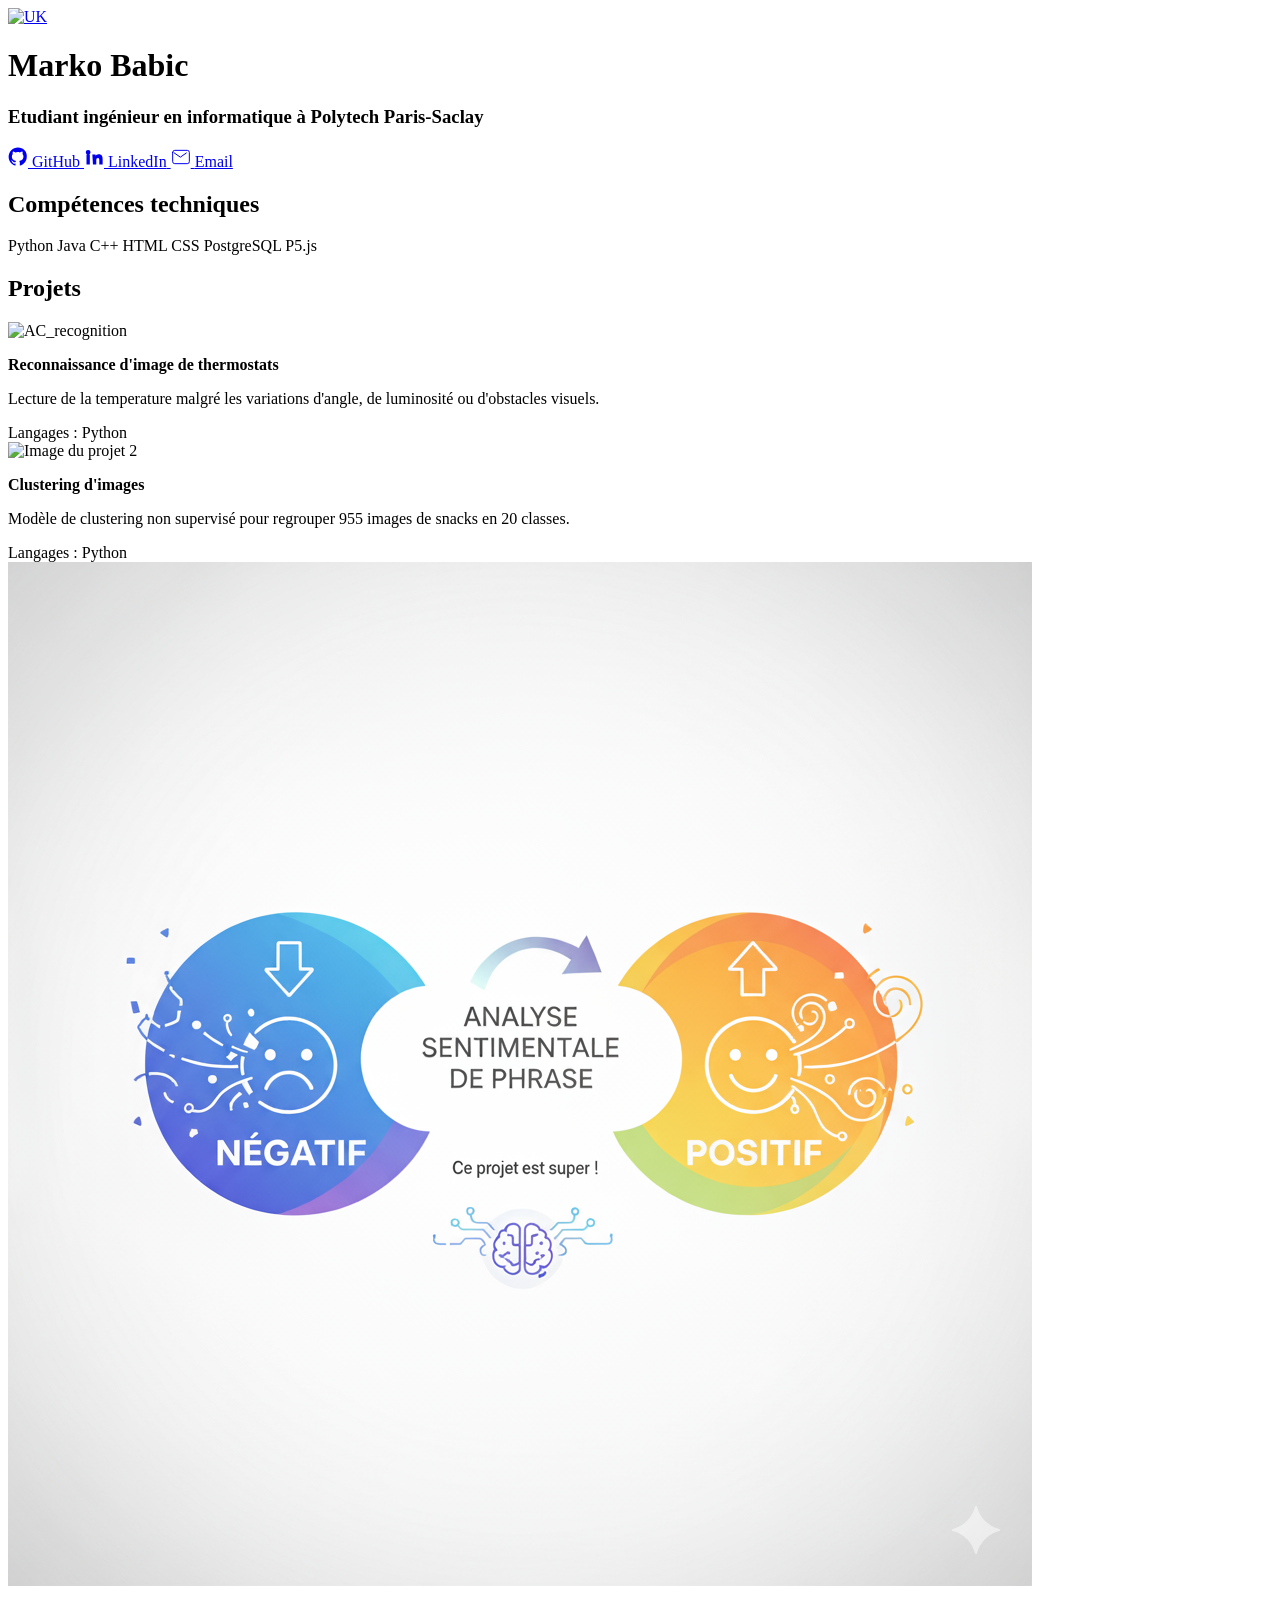
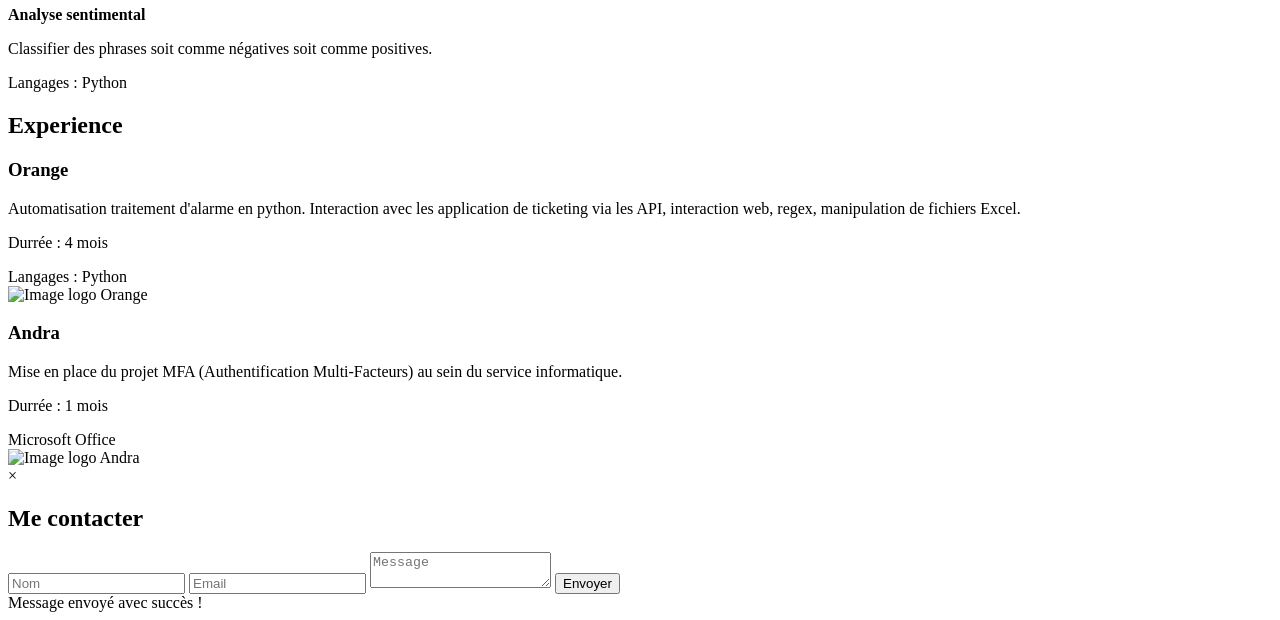
==== index.html @ 9cc2371d "Ajout projet analyse sentiment" ====
<!doctype html>
<html lang="fr">
<head>
  <meta charset="utf-8">
  <meta name="viewport" content="width=device-width,initial-scale=1">
  <title>Portfolio — Marko Babic</title>
  <link rel="stylesheet" href="style.css" />
  <link href="https://fonts.googleapis.com/css?family=Iceberg:700|Iceberg:400" rel="stylesheet">

</head>
<body>
  <div class="container">
    <header>
      <div class="language-selector">
      
      <!-- Bouton pour la version anglaise -->
      <a href="index_eng.html" class="language-btn" aria-label="Version anglaise">
        <span class="flag-icon">
          <img src="https://upload.wikimedia.org/wikipedia/commons/thumb/8/83/Flag_of_the_United_Kingdom_%283-5%29.svg/2560px-Flag_of_the_United_Kingdom_%283-5%29.svg.png" alt="UK" width="60"height="40">
      </span>
      </a>
    </div>

      <h1>Marko Babic</h1>
      <h3>Etudiant ingénieur en informatique à Polytech Paris-Saclay</h3>


      <nav class="links" aria-label="Liens sociaux">
        <!-- GitHub -->
        <a class="link-btn" href="https://github.com/Bakame1" target="_blank" rel="noopener noreferrer" aria-label="Lien vers GitHub">
          <!-- Icône GitHub (SVG inline) -->
          <span class="icon" aria-hidden="true">
            <svg viewBox="0 0 24 24" width="20" height="20" fill="none" xmlns="http://www.w3.org/2000/svg">
              <path d="M12 .5C5.73.5.75 5.48.75 11.76c0 4.9 3.17 9.06 7.57 10.53.55.1.75-.24.75-.53v-1.9c-3.08.67-3.73-1.48-3.73-1.48-.5-1.27-1.22-1.61-1.22-1.61-.99-.68.07-.67.07-.67 1.1.08 1.68 1.14 1.68 1.14.97 1.66 2.55 1.18 3.17.9.1-.7.38-1.18.69-1.45-2.46-.28-5.05-1.23-5.05-5.45 0-1.2.43-2.18 1.12-2.95-.11-.28-.49-1.41.11-2.94 0 0 .91-.29 2.98 1.12a10.3 10.3 0 0 1 2.71-.37c.92 0 1.85.12 2.71.37 2.07-1.41 2.98-1.12 2.98-1.12.6 1.53.22 2.66.11 2.94.7.77 1.12 1.76 1.12 2.95 0 4.23-2.6 5.16-5.08 5.43.39.34.73 1.02.73 2.06v3.06c0 .3.2.64.76.53 4.4-1.47 7.57-5.63 7.57-10.53C23.25 5.48 18.27.5 12 .5z" fill="currentColor"/>
            </svg>
          </span>
          <span>GitHub</span>
        </a>

        <!-- LinkedIn -->
        <a class="link-btn" href="https://linkedin.com/in/marko-babic" target="_blank" rel="noopener noreferrer" aria-label="Lien vers LinkedIn">
          <span class="icon" aria-hidden="true">
            <svg viewBox="0 0 24 24" width="20" height="20" fill="none" xmlns="http://www.w3.org/2000/svg">
              <path d="M4.98 3.5a2.88 2.88 0 1 1 0 5.76 2.88 2.88 0 0 1 0-5.76zM3 9h4v12H3zM10 9h3.83v1.64h.05c.53-1 1.82-2.06 3.74-2.06 4 0 4.74 2.64 4.74 6.07V21h-4v-5.02c0-1.2-.02-2.75-1.68-2.75-1.68 0-1.94 1.32-1.94 2.67V21h-4z" fill="currentColor"/>
            </svg>
          </span>
          <span>LinkedIn</span>
        </a>

        <!-- Mail (ouvre la pop-up) -->
        <a class="link-btn" href="#contactPopup" aria-label="Envoyer un email" onclick="openPopup(event)">
          <span class="icon" aria-hidden="true">
            <svg viewBox="0 0 24 24" width="20" height="20" fill="none" xmlns="http://www.w3.org/2000/svg">
              <path d="M2 6.5v11A2.5 2.5 0 0 0 4.5 20h15a2.5 2.5 0 0 0 2.5-2.5v-11A2.5 2.5 0 0 0 19.5 4h-15A2.5 2.5 0 0 0 2 6.5zM4 7.2l7.2 5 7.2-5" stroke="currentColor" stroke-width="1.2" stroke-linecap="round" stroke-linejoin="round"/>
            </svg>
          </span>
          <span>Email</span>
        </a>

      </nav>
    

    </header>

    <!-- Compétences techniques -->
    <section aria-labelledby="skills-title">
      <h2 id="skills-title" class="section-title">Compétences techniques</h2>
      <div class="skills" role="list">
        <span class="skill" role="listitem">Python</span>
        <span class="skill" role="listitem">Java</span>
        <span class="skill" role="listitem">C++</span>
        <span class="skill" role="listitem">HTML</span>
        <span class="skill" role="listitem">CSS</span>
        <span class="skill" role="listitem">PostgreSQL</span>
        <span class="skill" role="listitem">P5.js</span>
      </div>
    </section>

    <!-- Projets -->
    <section aria-labelledby="projects-title">
      <h2 id="projects-title" class="section-title">Projets</h2>
      <div class="projects">

        <article class="project" aria-labelledby="proj1-title">
          <!-- Remplace src par le chemin de l'image du projet -->
          <img src="projet1.jpg" alt="AC_recognition" />
          <div class="project-body">
            <h3 id="proj1-title" style="font-size:16px;margin-bottom:0px">Reconnaissance d'image de thermostats</h3>
            <p class="project-desc">Lecture de la temperature malgré les variations d'angle, de luminosité ou d'obstacles visuels.</p>

            <!-- Contexte
              "Développement d’un modèle de reconnaissance visuelle pour décoder les chiffres affichés sur des climatiseurs à partir de photos prises avec un smartphone."

              Données
              "200 images d’interfaces de climatiseurs collectées sur le campus de l’université SJTU, représentant des conditions réelles d’utilisation."

              Objectif
              "Lire automatiquement les chiffres affichés, même en présence de perturbations visuelles comme les reflets, les ombres ou les occlusions."

              Défi technique
              "Adapter le modèle aux variations de luminosité, d’angle de prise de vue, de distorsion de perspective et de qualité d’image."

              Résultat attendu
              "Atteindre une haute précision et robustesse pour une reconnaissance fiable, malgré les imperfections des photos."-->

            <div class="project-tech">Langages : Python</div>
          </div>
        </article>

        <article class="project" aria-labelledby="proj2-title">
          <img src="projet2.png" alt="Image du projet 2" />
          <div class="project-body">
            <h3 id="proj2-title" style="font-size:16px;margin-bottom:2px">Clustering d'images</h3>
            <p class="project-desc">Modèle de clustering non supervisé pour regrouper 955 images de snacks en 20 classes.</p>

              <!--Details Développement d'un modèle de clustering non supervisé pour regrouper 955 images de snacks en 20 classes, sans utiliser les labels existants. 
              Comparaison de plusieurs algorithmes (ex : K-means, Agglomerative;Kmedoids) et descripteurs d'images pour optimiser la précision et l'interprétation des clusters(mettre les features).-->
            <div class="project-tech">Langages : Python</div>
          </div>
        </article>

        <article class="project" aria-labelledby="proj3-title">
          <img src="projet3.png" alt="Image du projet 3" />
          <div class="project-body">
            <h3 id="proj3-title" style="font-size:16px;margin-bottom:2px">Analyse sentimental</h3>
            <p class="project-desc">Classifier des phrases soit comme négatives soit comme positives.</p>
            <div class="project-tech">Langages : Python</div>
          </div>
        </article>

      </div>
    </section>


    <!-- Experiences -->
    <section aria-labelledby="experiences-title">
    <div class="experiences">
      <h2 id="Experience" class="section-experience">Experience</h2>
      <article class="experience" aria-labelledby="exp1-title">
        <div class="experience-body">
          
          <h3 id="exp1-title" >Orange</h3>
          <p class="project-desc">Automatisation traitement d'alarme en python. Interaction avec les application de ticketing via les API, interaction web, regex, manipulation de fichiers Excel.</p>
          <p class="project-desc">Durrée : 4 mois</p>
          <div class="project-tech">Langages : Python</div>
        </div>
        <div class="experience-image">
          <img src="orange_logo.png" alt="Image logo Orange" />
        </div>
      </article>

      <article class="experience" aria-labelledby="exp2-title">
        <div class="experience-body">
          
          <h3 id="exp2-title" >Andra</h3>
          <p class="project-desc">Mise en place du projet MFA (Authentification Multi-Facteurs) au sein du service informatique. </p>
          <p class="project-desc">Durrée : 1 mois</p>
          <div class="project-tech">Microsoft Office</div>
        </div>
        <div class="experience-image">
          <img src="andra_logo.jpg" alt="Image logo Andra" />
        </div>
      </article>
    </div>
</section>


  </div>



<!-- Pop-up de contact (masquée par défaut) -->
<div id="contactPopup" class="popup-overlay">
  <div class="popup-content">
    <span class="close-popup">&times;</span>
    <h2>Me contacter</h2>
    <form action="https://getform.io/f/bgdjlmoa" method="POST" class="contact-form">
      <input type="text" name="name" placeholder="Nom" required>
      <input type="email" name="email" placeholder="Email" required>
      <textarea name="message" placeholder="Message" required></textarea>
      <input type="hidden" name="_gotcha" style="display:none !important">
      <button type="submit">Envoyer</button>
    </form>
    
  </div>
</div>

<!-- Message de succès avec overlay -->
<div id="globalSuccessOverlay" class="global-success-overlay">
  <div class="global-success-message">
    Message envoyé avec succès !
  </div>
</div>






<script src="script.js"></script>
</body>
</html>
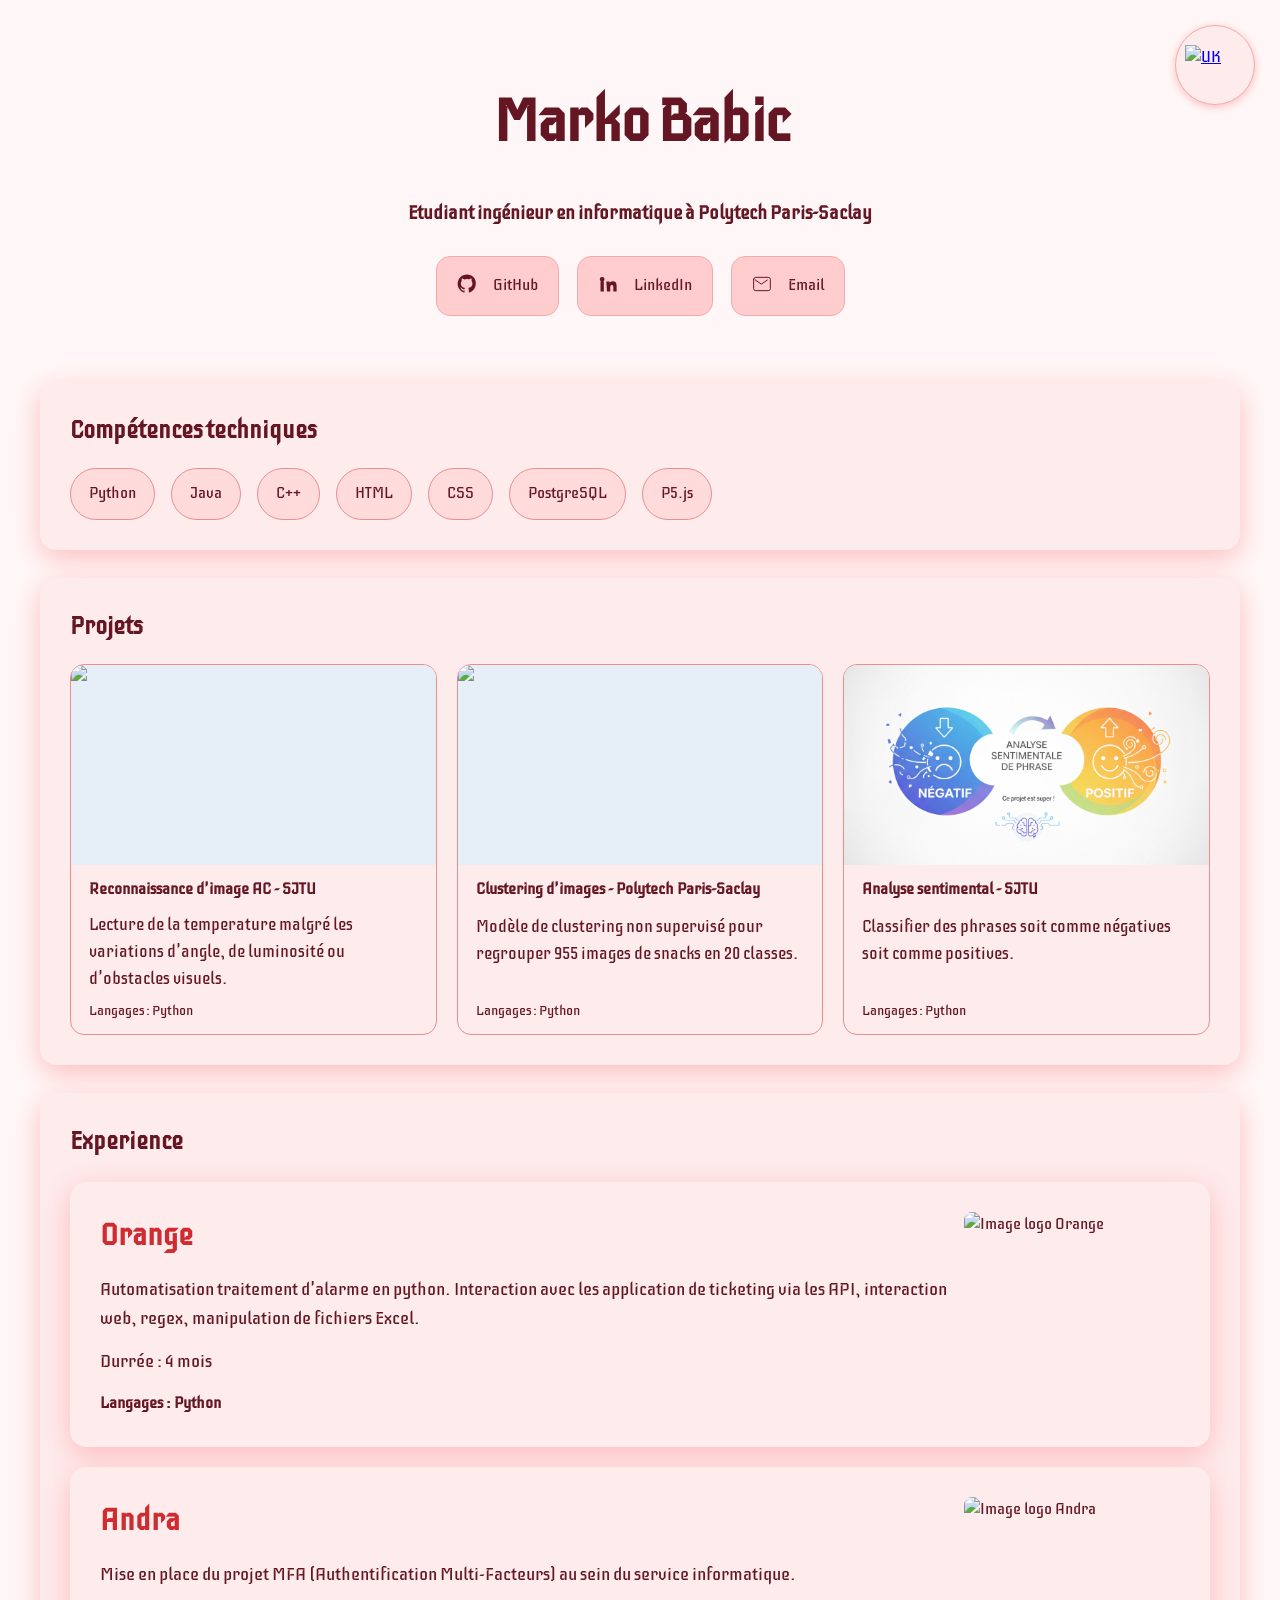
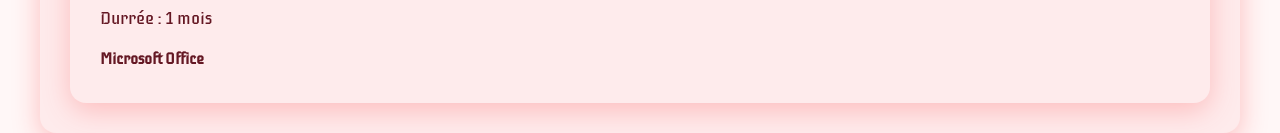
==== commit 9733dbc7: "Ajout des liens repo + hover" ====
--- a/index.html
+++ b/index.html
@@ -81,52 +81,42 @@
       <h2 id="projects-title" class="section-title">Projets</h2>
       <div class="projects">
 
+        <!-- ######################## PROJET 1 ######################## -->
+        <a href="https://github.com/Bakame1/SJTU_digitAC_Recognition" class="project-link" target="_blank">
         <article class="project" aria-labelledby="proj1-title">
-          <!-- Remplace src par le chemin de l'image du projet -->
           <img src="projet1.jpg" alt="AC_recognition" />
           <div class="project-body">
-            <h3 id="proj1-title" style="font-size:16px;margin-bottom:0px">Reconnaissance d'image de thermostats</h3>
+            <h3 id="proj1-title" style="font-size:16px;margin-bottom:0px">Reconnaissance d'image AC - SJTU</h3>
             <p class="project-desc">Lecture de la temperature malgré les variations d'angle, de luminosité ou d'obstacles visuels.</p>
-
-            <!-- Contexte
-              "Développement d’un modèle de reconnaissance visuelle pour décoder les chiffres affichés sur des climatiseurs à partir de photos prises avec un smartphone."
-
-              Données
-              "200 images d’interfaces de climatiseurs collectées sur le campus de l’université SJTU, représentant des conditions réelles d’utilisation."
-
-              Objectif
-              "Lire automatiquement les chiffres affichés, même en présence de perturbations visuelles comme les reflets, les ombres ou les occlusions."
-
-              Défi technique
-              "Adapter le modèle aux variations de luminosité, d’angle de prise de vue, de distorsion de perspective et de qualité d’image."
-
-              Résultat attendu
-              "Atteindre une haute précision et robustesse pour une reconnaissance fiable, malgré les imperfections des photos."-->
-
             <div class="project-tech">Langages : Python</div>
           </div>
         </article>
+        </a>
 
+        <!-- ######################## PROJET 2 ######################## -->
+      <a href="https://github.com/Bakame1/Image_Clustering" class="project-link" target="_blank">
         <article class="project" aria-labelledby="proj2-title">
           <img src="projet2.png" alt="Image du projet 2" />
           <div class="project-body">
-            <h3 id="proj2-title" style="font-size:16px;margin-bottom:2px">Clustering d'images</h3>
+            <h3 id="proj2-title" style="font-size:16px;margin-bottom:2px">Clustering d'images - Polytech Paris-Saclay</h3>
             <p class="project-desc">Modèle de clustering non supervisé pour regrouper 955 images de snacks en 20 classes.</p>
-
-              <!--Details Développement d'un modèle de clustering non supervisé pour regrouper 955 images de snacks en 20 classes, sans utiliser les labels existants. 
-              Comparaison de plusieurs algorithmes (ex : K-means, Agglomerative;Kmedoids) et descripteurs d'images pour optimiser la précision et l'interprétation des clusters(mettre les features).-->
             <div class="project-tech">Langages : Python</div>
           </div>
         </article>
+      </a>
 
+      <!-- ######################## PROJET 3 ######################## -->
+      <a href="https://github.com/Bakame1/SJTU_Sentimental_Analysis" class="project-link" target="_blank">
         <article class="project" aria-labelledby="proj3-title">
           <img src="projet3.png" alt="Image du projet 3" />
           <div class="project-body">
-            <h3 id="proj3-title" style="font-size:16px;margin-bottom:2px">Analyse sentimental</h3>
+            <h3 id="proj3-title" style="font-size:16px;margin-bottom:2px">Analyse sentimental - SJTU</h3>
             <p class="project-desc">Classifier des phrases soit comme négatives soit comme positives.</p>
             <div class="project-tech">Langages : Python</div>
           </div>
         </article>
+      </a>
+
 
       </div>
     </section>
--- a/style.css
+++ b/style.css
@@ -0,0 +1,410 @@
+/* Variables globales (thème clair par défaut) */
+:root {
+  --bg-base: #FFF7F7;
+  --bg-reverse:#201314;
+
+  --text-base: #641723;
+  --text-base-2 : #CE2C31;
+
+  --bg_link_btn : #FFCDCE;
+
+  --card-bg: #FEEBEC;
+  
+  --skill-bg: #FFDBDC;
+
+  --shadow-color: #FDBDBE;
+  --border-color: #F4A9AA;
+  --skill-border: #EB8E90;
+
+  --font-title:'Iceberg';
+  --font-title-body:'Iceberg';
+}
+/* Thème sombre, selon préférence système */
+@media (prefers-color-scheme: dark) {
+  :root {
+    --bg-base: #201314;
+    --bg-reverse:#FFF7F7;
+
+
+    --text-base: #FFD1D9;
+    --text-base-2 : #FF9592;
+
+    --bg_link_btn : #611623;
+
+    --card-bg: #3B1219;
+    --skill-bg: #500F1C;
+
+    --shadow-color: #72232D;
+    --border-color: #8C333A;
+    --skill-border: #B54548;
+  }
+}
+/* Styles appliquant les variables */
+* { box-sizing: border-box; margin: 0; padding: 0; }
+html, body { height: 100%; }
+
+
+body {
+  font-family:  var(--font-title-body),system-ui, -apple-system, "Segoe UI", Roboto, "Helvetica Neue", Arial;
+  line-height: 1.6;
+  color: var(--text-base);
+  background: var(--bg-base);
+  -webkit-font-smoothing: antialiased;
+  -moz-osx-font-smoothing: grayscale;
+  padding: 36px;
+}
+
+.container { max-width: 1200px; margin: 0 auto; }
+header {
+  display: flex;
+  flex-direction: column;
+  align-items: center;
+  gap: 28px;
+  padding: 38px 24px;
+}
+h1 { font-size: clamp(40px, 8vw, 60px); letter-spacing: -0.03em; font-family: var(--font-title-name); }
+/* Boutons sociaux */
+.links { display: flex; gap: 18px; }
+.link-btn {
+  color:  var(--text-base);
+  display: inline-flex;
+  align-items: center;
+  gap: 12px;
+  padding: 16px 20px;
+  border-radius: 14px;
+  text-decoration: none;
+  background: var(--bg_link_btn);
+  border: 1px solid var(--border-color);
+  backdrop-filter: blur(4px);
+  transition: transform 200ms ease, box-shadow 200ms ease;
+  overflow: hidden;
+}
+.link-btn:focus { outline: 4px solid var(--text-base); }
+.link-btn:hover {
+  transform: translateY(-4px);
+  box-shadow: 0 8px 24px var(--shadow-color);
+}
+/* Icônes en rotation */
+.icon {
+  width: 24px;
+  height: 24px;
+  display: inline-block;
+  transition: transform 0.8s cubic-bezier(.2,.8,.2,1);
+  will-change: transform;
+}
+.link-btn:hover .icon { transform: rotate(360deg); }
+/* Sections */
+section {
+  background: var(--card-bg);
+  border-radius: 16px;
+  padding: 30px;
+  margin-top: 28px;
+  box-shadow: 0 8px 28px var(--shadow-color);
+}
+.section-title { font-weight: 600; margin-bottom: 18px; }
+/* Compétences */
+.skills {
+  display: flex;
+  flex-wrap: wrap;
+  gap: 16px;
+}
+.skill {
+  padding: 12px 18px;
+  border-radius: 999px;
+  background: var(--skill-bg);
+  font-size: 16px;
+  border: 1px solid var(--skill-border);
+}
+/* Projets */
+.projects {
+  display: grid;
+  grid-template-columns: repeat(3, 1fr);
+  gap: 20px;
+}
+.project {
+  display: flex;
+  flex-direction: column;
+  border-radius: 14px;
+  overflow: hidden;
+  border: 1px solid var(--skill-border);
+  margin: 0;
+  height: 100%; /* Prend toute la hauteur disponible */
+}
+.project img {
+  width: 100%;
+  height: 200px;
+  object-fit: cover;
+  display: block;
+  background: #e6eef7;
+  font-size: 0;
+  line-height: 0;
+}
+.project-body {
+  padding: 12px 18px 12px; /* Padding réduit en bas */
+  flex-grow: 1;
+  display: flex;
+  flex-direction: column;
+  gap: 8px;
+}
+.project-body h3,
+.project-body p {
+  margin: 0;
+  padding: 0;
+}
+.project-desc {
+  font-size: 17px;
+  color: var(--text-base);
+  margin: 0;
+}
+.project-tech {
+  font-size: 14px;
+  color: var(--text-base);
+  margin: 0;
+  margin-top: auto; /* Aligne le texte en bas si nécessaire */
+}
+/* Réactivité */
+@media (max-width: 900px) {
+  .projects { grid-template-columns: repeat(2, 1fr); }
+}
+@media (max-width: 600px) {
+  header { align-items: flex-start; }
+  .links { order: 2; }
+  .projects { grid-template-columns: 1fr; }
+  .project img { height: 240px; }
+}
+/* Réduire les animations si préférence */
+@media (prefers-reduced-motion: reduce) {
+  .icon, .link-btn { transition: none; }
+}
+
+/* Style de base de l'élément */
+article.project {
+  /* Ajoute une transition douce pour l'effet de grossissement */
+  transition: transform 0.1s ease-in-out; 
+}
+
+/* Style appliqué lorsque la souris est sur l'élément */
+article.project:hover {
+  /* Fait grossir l'élément de 10% */
+  transform: scale(1.08); 
+  /* Vous pouvez aussi ajouter d'autres effets, comme une ombre */
+  box-shadow: 0 10px 20px rgba(0,0,0,0.2);
+}
+a.project-link {
+  color: inherit; /* Fait en sorte que le texte hérite de la couleur de son parent */
+  text-decoration: none; /* Supprime le soulignement du lien */
+}
+/* Pop-up de contact */
+.popup-overlay {
+  display: none;
+  position: fixed;
+  top: 0;
+  left: 0;
+  width: 100%;
+  height: 100%;
+  background-color: rgba(0, 0, 0, 0.7);
+  z-index: 1000;
+  justify-content: center;
+  align-items: center;
+}
+
+.popup-content {
+  background: var(--card-bg);
+  padding: 24px;
+  border-radius: 12px;
+  width: 90%;
+  max-width: 500px;
+  box-shadow: 0 8px 28px var(--shadow-color);
+  position: relative;
+}
+
+.popup-content h2 {
+  margin-top: 0;
+  color: var(--text-base);
+}
+
+.close-popup {
+  position: absolute;
+  top: 12px;
+  right: 16px;
+  font-size: 24px;
+  cursor: pointer;
+  color: var(--text-base);
+}
+
+.contact-form {
+  display: flex;
+  flex-direction: column;
+  gap: 12px;
+}
+
+.contact-form input,
+.contact-form textarea {
+  padding: 10px;
+  border: 1px solid var(--border-color);
+  border-radius: 6px;
+  background: var(--skill-bg);
+  color: var(--text-base);
+}
+
+.contact-form textarea {
+  min-height: 120px;
+  resize: vertical;
+}
+
+.contact-form button {
+  padding: 12px;
+  background: var(--bg_link_btn);
+  color: var(--text-base);
+  border: none;
+  border-radius: 6px;
+  cursor: pointer;
+  font-weight: 600;
+}
+
+.contact-form button:hover {
+  opacity: 0.9;
+}
+
+/* Animation pour le message de succès */
+@keyframes slideIn {
+  0% {
+    opacity: 0;
+    transform: translateY(10px);
+  }
+  100% {
+    opacity: 1;
+    transform: translateY(0);
+  }
+}
+
+
+/* Overlay pour le message de succès */
+.global-success-overlay {
+  display: none;
+  position: fixed;
+  top: 0;
+  left: 0;
+  width: 100%;
+  height: 100%;
+  background-color: var(--bg-base);
+  z-index: 1001;
+  justify-content: center;
+  align-items: center;
+}
+
+.global-success-message {
+  background-color: var(--bg-reverse);
+  color: green;
+  padding: 20px 30px;
+  border-radius: 12px;
+  box-shadow: 0 8px 28px var(--shadow-color);
+  animation: slideIn 0.3s ease-out forwards;
+  text-align: center;
+  font-weight: 600;
+  max-width: 80%;
+}
+
+
+
+/* Boutons de langue */
+.language-selector {
+  position: fixed;
+  top: 20px;
+  right: 20px;
+  z-index: 1000;
+  display: flex;
+  gap: 12px;
+  border-radius: 50%;
+  padding: 5px;
+  
+}
+
+
+.language-btn {
+  display: inline-flex;
+  align-items: center;
+  justify-content: center;
+  width: 80px;
+  height: 80px;
+  border-radius: 50%;
+  background: var(--card-bg);
+  border: 1px solid var(--border-color);
+  transition: transform 0.4s ease;
+  overflow: hidden;
+  box-shadow: 0 2px 8px var(--shadow-color);
+}
+
+.language-btn:hover {
+  transform: rotate(360deg);
+}
+
+.flag-icon {
+  width: 60px;
+  height: 60px;
+  display: flex;
+  align-items: center;
+  justify-content: center;
+}
+
+.flag-icon svg {
+  width: 100%;
+  height: 100%;
+}
+
+/* Experience */
+.experience {
+  display: flex;
+  align-items: flex-start;
+  gap: 10px;
+  background: var(--card-bg);
+  border-radius: 16px;
+  padding: 30px;
+  margin-top: 20px;
+  box-shadow: 0 8px 28px var(--shadow-color);
+}
+
+.experience-body {
+  flex: 1;
+  min-width: 0;
+}
+
+.experience-body h3 {
+  font-size: 30px;
+  margin-bottom: 15px;
+  color: var(--text-base-2);
+}
+
+.experience-body .project-desc {
+  font-size: 18px;
+  margin-bottom: 15px;
+  line-height: 1.6;
+}
+
+.experience-body .project-tech {
+  font-size: 16px;
+  font-weight: 600;
+}
+
+.experience-image {
+  flex-shrink: 0;
+  width: 20%;
+  max-width: 400px;
+}
+
+.experience-image img {
+  width: 100%;
+  height: auto;
+  border-radius: 8px;
+}
+
+/* Réactivité */
+@media (max-width: 768px) {
+  .experience {
+    flex-direction: column;
+  }
+  .experience-image {
+    width: 100%;
+    margin-top: 20px;
+  }
+}
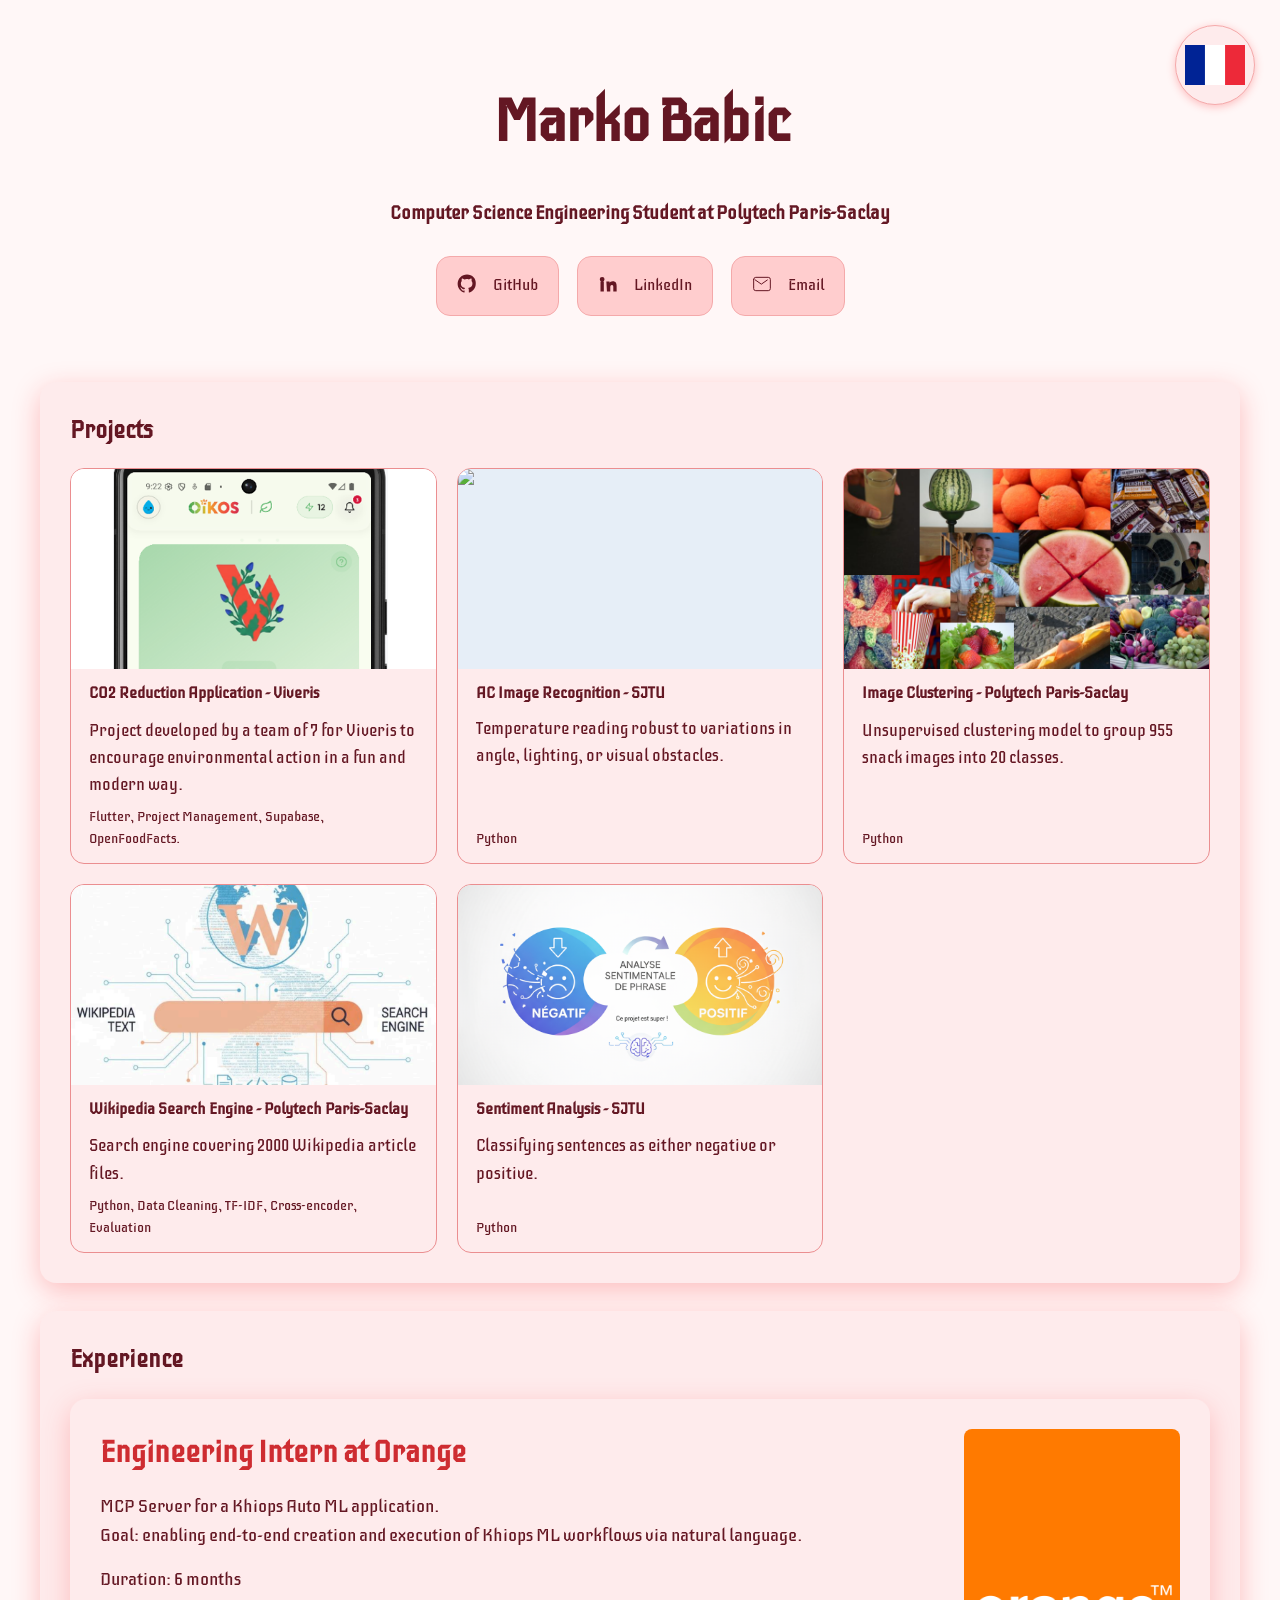
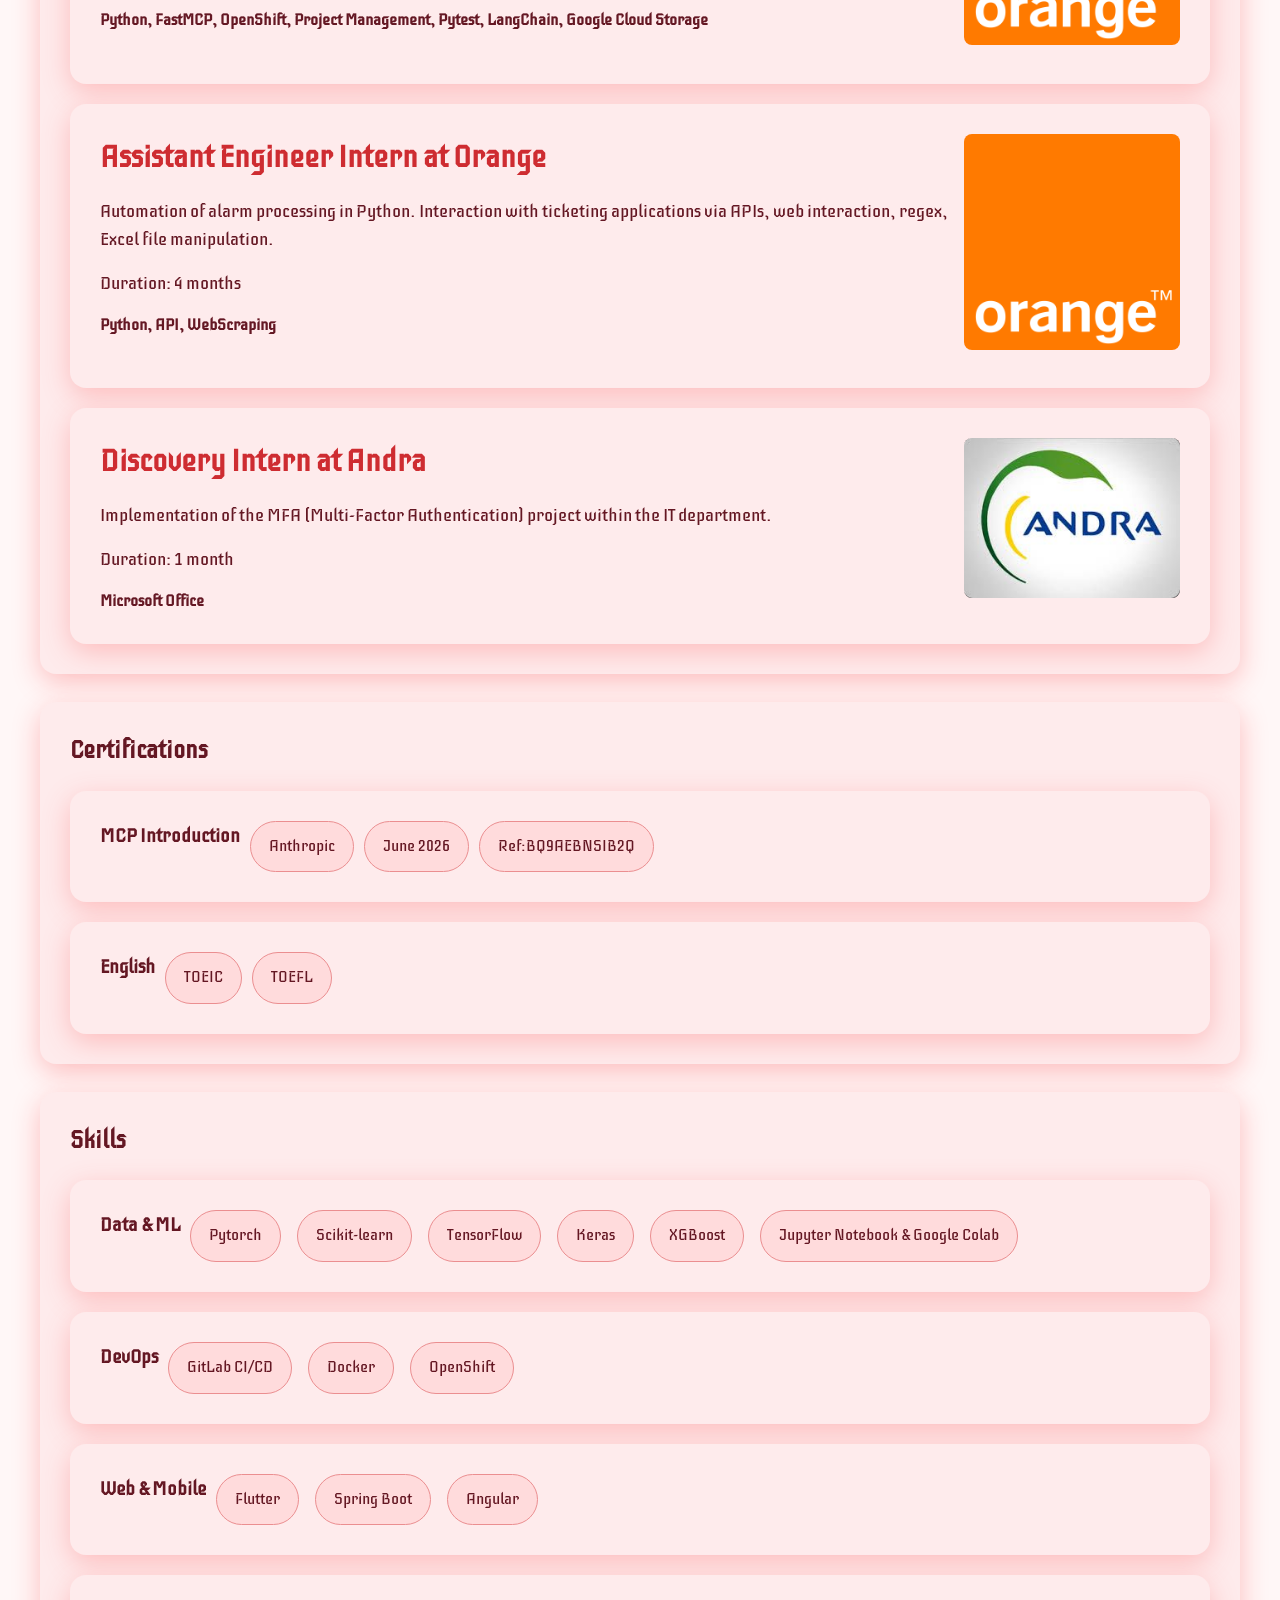
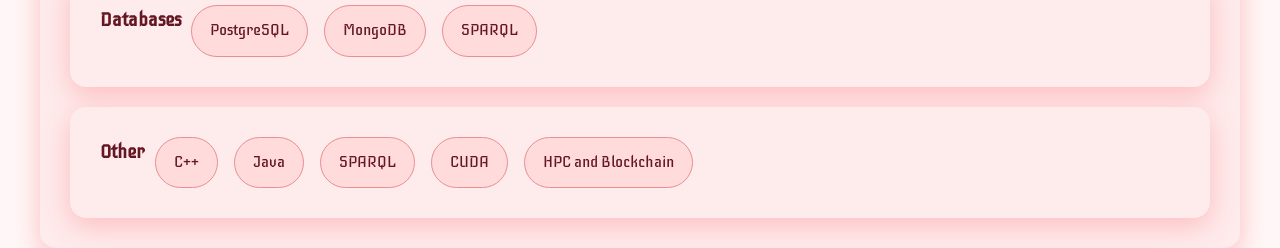
==== commit 1fb07243: "28 june refactoring : => certifications => skills update : moving + adding => add Viveris & search e" ====
--- a/index.html
+++ b/index.html
@@ -1,34 +1,30 @@
 <!doctype html>
-<html lang="fr">
+<html lang="en">
 <head>
   <meta charset="utf-8">
   <meta name="viewport" content="width=device-width,initial-scale=1">
   <title>Portfolio — Marko Babic</title>
   <link rel="stylesheet" href="style.css" />
   <link href="https://fonts.googleapis.com/css?family=Iceberg:700|Iceberg:400" rel="stylesheet">
-
 </head>
 <body>
   <div class="container">
     <header>
       <div class="language-selector">
-      
-      <!-- Bouton pour la version anglaise -->
-      <a href="index_eng.html" class="language-btn" aria-label="Version anglaise">
-        <span class="flag-icon">
-          <img src="https://upload.wikimedia.org/wikipedia/commons/thumb/8/83/Flag_of_the_United_Kingdom_%283-5%29.svg/2560px-Flag_of_the_United_Kingdom_%283-5%29.svg.png" alt="UK" width="60"height="40">
-      </span>
-      </a>
-    </div>
+        <!-- Button for French version -->
+        <a href="index_FR.html" class="language-btn" aria-label="French version">
+          <span class="flag-icon">
+            <img src="img/fr_flag.png" alt="FR" width="60" height="40">
+          </span>
+        </a>
+      </div>
 
       <h1>Marko Babic</h1>
-      <h3>Etudiant ingénieur en informatique à Polytech Paris-Saclay</h3>
-
-
-      <nav class="links" aria-label="Liens sociaux">
+      <h3>Computer Science Engineering Student at Polytech Paris-Saclay</h3>
+
+      <nav class="links" aria-label="Social links">
         <!-- GitHub -->
-        <a class="link-btn" href="https://github.com/Bakame1" target="_blank" rel="noopener noreferrer" aria-label="Lien vers GitHub">
-          <!-- Icône GitHub (SVG inline) -->
+        <a class="link-btn" href="https://github.com/Bakame1" target="_blank" rel="noopener noreferrer" aria-label="Link to GitHub">
           <span class="icon" aria-hidden="true">
             <svg viewBox="0 0 24 24" width="20" height="20" fill="none" xmlns="http://www.w3.org/2000/svg">
               <path d="M12 .5C5.73.5.75 5.48.75 11.76c0 4.9 3.17 9.06 7.57 10.53.55.1.75-.24.75-.53v-1.9c-3.08.67-3.73-1.48-3.73-1.48-.5-1.27-1.22-1.61-1.22-1.61-.99-.68.07-.67.07-.67 1.1.08 1.68 1.14 1.68 1.14.97 1.66 2.55 1.18 3.17.9.1-.7.38-1.18.69-1.45-2.46-.28-5.05-1.23-5.05-5.45 0-1.2.43-2.18 1.12-2.95-.11-.28-.49-1.41.11-2.94 0 0 .91-.29 2.98 1.12a10.3 10.3 0 0 1 2.71-.37c.92 0 1.85.12 2.71.37 2.07-1.41 2.98-1.12 2.98-1.12.6 1.53.22 2.66.11 2.94.7.77 1.12 1.76 1.12 2.95 0 4.23-2.6 5.16-5.08 5.43.39.34.73 1.02.73 2.06v3.06c0 .3.2.64.76.53 4.4-1.47 7.57-5.63 7.57-10.53C23.25 5.48 18.27.5 12 .5z" fill="currentColor"/>
@@ -38,7 +34,7 @@
         </a>
 
         <!-- LinkedIn -->
-        <a class="link-btn" href="https://linkedin.com/in/marko-babic" target="_blank" rel="noopener noreferrer" aria-label="Lien vers LinkedIn">
+        <a class="link-btn" href="https://linkedin.com/in/marko-babic" target="_blank" rel="noopener noreferrer" aria-label="Link to LinkedIn">
           <span class="icon" aria-hidden="true">
             <svg viewBox="0 0 24 24" width="20" height="20" fill="none" xmlns="http://www.w3.org/2000/svg">
               <path d="M4.98 3.5a2.88 2.88 0 1 1 0 5.76 2.88 2.88 0 0 1 0-5.76zM3 9h4v12H3zM10 9h3.83v1.64h.05c.53-1 1.82-2.06 3.74-2.06 4 0 4.74 2.64 4.74 6.07V21h-4v-5.02c0-1.2-.02-2.75-1.68-2.75-1.68 0-1.94 1.32-1.94 2.67V21h-4z" fill="currentColor"/>
@@ -47,8 +43,8 @@
           <span>LinkedIn</span>
         </a>
 
-        <!-- Mail (ouvre la pop-up) -->
-        <a class="link-btn" href="#contactPopup" aria-label="Envoyer un email" onclick="openPopup(event)">
+        <!-- Email -->
+        <a class="link-btn" href="#contactPopup" aria-label="Send an email" onclick="openPopup(event)">
           <span class="icon" aria-hidden="true">
             <svg viewBox="0 0 24 24" width="20" height="20" fill="none" xmlns="http://www.w3.org/2000/svg">
               <path d="M2 6.5v11A2.5 2.5 0 0 0 4.5 20h15a2.5 2.5 0 0 0 2.5-2.5v-11A2.5 2.5 0 0 0 19.5 4h-15A2.5 2.5 0 0 0 2 6.5zM4 7.2l7.2 5 7.2-5" stroke="currentColor" stroke-width="1.2" stroke-linecap="round" stroke-linejoin="round"/>
@@ -56,137 +52,201 @@
           </span>
           <span>Email</span>
         </a>
-
       </nav>
-    
-
     </header>
 
-    <!-- Compétences techniques -->
+    <!-- Projects -->
+    <section aria-labelledby="projects-title">
+      <h2 id="projects-title" class="section-title">Projects</h2>
+      <div class="projects">
+        <a href="https://github.com/MorganPhlp/oikos" class="project-link" target="_blank">
+          <article class="project" aria-labelledby="proj1-title">
+            <img src="img/projet1.png" alt="Project 1 image" />
+            <div class="project-body">
+              <h3 id="proj1-title" style="font-size:16px;margin-bottom:2px">CO2 Reduction Application - Viveris</h3>
+              <p class="project-desc">Project developed by a team of 7 for Viveris to encourage environmental action in a fun and modern way.</p>
+              <div class="project-tech">Flutter, Project Management, Supabase, OpenFoodFacts.</div>
+            </div>
+          </article>
+        </a>
+
+        <a href="https://github.com/Bakame1/SJTU_digitAC_Recognition" class="project-link" target="_blank">
+          <article class="project" aria-labelledby="proj2-title">
+            <img src="img/projet2.jpg" alt="AC_recognition" />
+            <div class="project-body">
+              <h3 id="proj2-title" style="font-size:16px;margin-bottom:0px">AC Image Recognition - SJTU</h3>
+              <p class="project-desc">Temperature reading robust to variations in angle, lighting, or visual obstacles.</p>
+              <div class="project-tech">Python</div>
+            </div>
+          </article>
+        </a>
+
+        <a href="https://github.com/Bakame1/Image_Clustering" class="project-link" target="_blank">
+          <article class="project" aria-labelledby="proj3-title">
+            <img src="img/projet3.png" alt="Project 3 image" />
+            <div class="project-body">
+              <h3 id="proj3-title" style="font-size:16px;margin-bottom:2px">Image Clustering - Polytech Paris-Saclay</h3>
+              <p class="project-desc">Unsupervised clustering model to group 955 snack images into 20 classes.</p>
+              <div class="project-tech">Python</div>
+            </div>
+          </article>
+        </a>
+
+        <a href="https://github.com/Bakame1/ET5_NLP_Project_IR" class="project-link" target="_blank">
+          <article class="project" aria-labelledby="proj4-title">
+            <img src="img/projet4.png" alt="Project 4 image" />
+            <div class="project-body">
+              <h3 id="proj4-title" style="font-size:16px;margin-bottom:2px">Wikipedia Search Engine - Polytech Paris-Saclay</h3>
+              <p class="project-desc">Search engine covering 2000 Wikipedia article files.</p>
+              <div class="project-tech">Python, Data Cleaning, TF-IDF, Cross-encoder, Evaluation</div>
+            </div>
+          </article>
+        </a>
+
+        <a href="https://github.com/Bakame1/SJTU_Sentimental_Analysis" class="project-link" target="_blank">
+          <article class="project" aria-labelledby="proj5-title">
+            <img src="img/projet5.png" alt="Project 5 image" />
+            <div class="project-body">
+              <h3 id="proj5-title" style="font-size:16px;margin-bottom:2px">Sentiment Analysis - SJTU</h3>
+              <p class="project-desc">Classifying sentences as either negative or positive.</p>
+              <div class="project-tech">Python</div>
+            </div>
+          </article>
+        </a>
+      </div>
+    </section>
+
+    <!-- Experience -->
+    <section aria-labelledby="experiences-title">
+      <div class="experiences">
+        <h2 id="Experience" class="section-experience">Experience</h2>
+        <article class="experience" aria-labelledby="exp1-title">
+          <div class="experience-body">
+            <h3 id="exp1-title">Engineering Intern at Orange</h3>
+            <p class="project-desc">MCP Server for a Khiops Auto ML application. <br/>
+              Goal: enabling end-to-end creation and execution of Khiops ML workflows via natural language.</p>
+            <p class="project-desc">Duration: 6 months</p>
+            <div class="project-tech">Python, FastMCP, OpenShift, Project Management, Pytest, LangChain, Google Cloud Storage</div>
+          </div>
+          <div class="experience-image">
+            <img src="img/orange_logo.png" alt="Orange logo" />
+          </div>
+        </article>
+
+        <article class="experience" aria-labelledby="exp2-title">
+          <div class="experience-body">
+            <h3 id="exp2-title">Assistant Engineer Intern at Orange</h3>
+            <p class="project-desc">Automation of alarm processing in Python. Interaction with ticketing applications via APIs, web interaction, regex, Excel file manipulation.</p>
+            <p class="project-desc">Duration: 4 months</p>
+            <div class="project-tech">Python, API, WebScraping</div>
+          </div>
+          <div class="experience-image">
+            <img src="img/orange_logo.png" alt="Orange logo" />
+          </div>
+        </article>
+
+        <article class="experience" aria-labelledby="exp3-title">
+          <div class="experience-body">
+            <h3 id="exp3-title">Discovery Intern at Andra</h3>
+            <p class="project-desc">Implementation of the MFA (Multi-Factor Authentication) project within the IT department.</p>
+            <p class="project-desc">Duration: 1 month</p>
+            <div class="project-tech">Microsoft Office</div>
+          </div>
+          <div class="experience-image">
+            <img src="img/andra_logo.jpg" alt="Andra logo" />
+          </div>
+        </article>
+      </div>
+    </section>
+
+    <!-- Certifications -->
+    <section aria-labelledby="certifications-title">
+      <h2 id="certifications-title" class="section-title">Certifications</h2>
+      <article class="experience">
+        <h3>MCP Introduction</h3>
+        <span class="skill" role="listitem">Anthropic</span>
+        <span class="skill" role="listitem">June 2026</span>
+        <span class="skill" role="listitem">Ref:BQ9AEBNSIB2Q</span>
+      </article>
+      <article class="experience">
+        <h3>English</h3>
+        <span class="skill" role="listitem">TOEIC</span>
+        <span class="skill" role="listitem">TOEFL</span>
+      </article>
+    </section>
+
+    <!-- Skills -->
     <section aria-labelledby="skills-title">
-      <h2 id="skills-title" class="section-title">Compétences techniques</h2>
-      <div class="skills" role="list">
-        <span class="skill" role="listitem">Python</span>
-        <span class="skill" role="listitem">Java</span>
-        <span class="skill" role="listitem">C++</span>
-        <span class="skill" role="listitem">HTML</span>
-        <span class="skill" role="listitem">CSS</span>
-        <span class="skill" role="listitem">PostgreSQL</span>
-        <span class="skill" role="listitem">P5.js</span>
-      </div>
-    </section>
-
-    <!-- Projets -->
-    <section aria-labelledby="projects-title">
-      <h2 id="projects-title" class="section-title">Projets</h2>
-      <div class="projects">
-
-        <!-- ######################## PROJET 1 ######################## -->
-        <a href="https://github.com/Bakame1/SJTU_digitAC_Recognition" class="project-link" target="_blank">
-        <article class="project" aria-labelledby="proj1-title">
-          <img src="projet1.jpg" alt="AC_recognition" />
-          <div class="project-body">
-            <h3 id="proj1-title" style="font-size:16px;margin-bottom:0px">Reconnaissance d'image AC - SJTU</h3>
-            <p class="project-desc">Lecture de la temperature malgré les variations d'angle, de luminosité ou d'obstacles visuels.</p>
-            <div class="project-tech">Langages : Python</div>
-          </div>
-        </article>
-        </a>
-
-        <!-- ######################## PROJET 2 ######################## -->
-      <a href="https://github.com/Bakame1/Image_Clustering" class="project-link" target="_blank">
-        <article class="project" aria-labelledby="proj2-title">
-          <img src="projet2.png" alt="Image du projet 2" />
-          <div class="project-body">
-            <h3 id="proj2-title" style="font-size:16px;margin-bottom:2px">Clustering d'images - Polytech Paris-Saclay</h3>
-            <p class="project-desc">Modèle de clustering non supervisé pour regrouper 955 images de snacks en 20 classes.</p>
-            <div class="project-tech">Langages : Python</div>
-          </div>
-        </article>
-      </a>
-
-      <!-- ######################## PROJET 3 ######################## -->
-      <a href="https://github.com/Bakame1/SJTU_Sentimental_Analysis" class="project-link" target="_blank">
-        <article class="project" aria-labelledby="proj3-title">
-          <img src="projet3.png" alt="Image du projet 3" />
-          <div class="project-body">
-            <h3 id="proj3-title" style="font-size:16px;margin-bottom:2px">Analyse sentimental - SJTU</h3>
-            <p class="project-desc">Classifier des phrases soit comme négatives soit comme positives.</p>
-            <div class="project-tech">Langages : Python</div>
-          </div>
-        </article>
-      </a>
-
-
-      </div>
-    </section>
-
-
-    <!-- Experiences -->
-    <section aria-labelledby="experiences-title">
-    <div class="experiences">
-      <h2 id="Experience" class="section-experience">Experience</h2>
-      <article class="experience" aria-labelledby="exp1-title">
-        <div class="experience-body">
-          
-          <h3 id="exp1-title" >Orange</h3>
-          <p class="project-desc">Automatisation traitement d'alarme en python. Interaction avec les application de ticketing via les API, interaction web, regex, manipulation de fichiers Excel.</p>
-          <p class="project-desc">Durrée : 4 mois</p>
-          <div class="project-tech">Langages : Python</div>
-        </div>
-        <div class="experience-image">
-          <img src="orange_logo.png" alt="Image logo Orange" />
-        </div>
-      </article>
-
-      <article class="experience" aria-labelledby="exp2-title">
-        <div class="experience-body">
-          
-          <h3 id="exp2-title" >Andra</h3>
-          <p class="project-desc">Mise en place du projet MFA (Authentification Multi-Facteurs) au sein du service informatique. </p>
-          <p class="project-desc">Durrée : 1 mois</p>
-          <div class="project-tech">Microsoft Office</div>
-        </div>
-        <div class="experience-image">
-          <img src="andra_logo.jpg" alt="Image logo Andra" />
-        </div>
-      </article>
+      <h2 id="skills-title" class="section-title">Skills</h2>
+      <article class="experience">
+        <h3>Data & ML</h3>
+        <div class="skills" role="list">
+          <span class="skill" role="listitem">Pytorch</span>
+          <span class="skill" role="listitem">Scikit-learn</span>
+          <span class="skill" role="listitem">TensorFlow</span>
+          <span class="skill" role="listitem">Keras</span>
+          <span class="skill" role="listitem">XGBoost</span>
+          <span class="skill" role="listitem">Jupyter Notebook & Google Colab</span>
+        </div>
+      </article>
+      <article class="experience">
+        <h3>DevOps</h3>
+        <div class="skills" role="list">
+          <span class="skill" role="listitem">GitLab CI/CD</span>
+          <span class="skill" role="listitem">Docker</span>
+          <span class="skill" role="listitem">OpenShift</span>
+        </div>
+      </article>
+      <article class="experience">
+        <h3>Web & Mobile</h3>
+        <div class="skills" role="list">
+          <span class="skill" role="listitem">Flutter</span>
+          <span class="skill" role="listitem">Spring Boot</span>
+          <span class="skill" role="listitem">Angular</span>
+        </div>
+      </article>
+      <article class="experience">
+        <h3>Databases</h3>
+        <div class="skills" role="list">
+          <span class="skill" role="listitem">PostgreSQL</span>
+          <span class="skill" role="listitem">MongoDB</span>
+          <span class="skill" role="listitem">SPARQL</span>
+        </div>
+      </article>
+      <article class="experience">
+        <h3>Other</h3>
+        <div class="skills" role="list">
+          <span class="skill" role="listitem">C++</span>
+          <span class="skill" role="listitem">Java</span>
+          <span class="skill" role="listitem">SPARQL</span>
+          <span class="skill" role="listitem">CUDA</span>
+          <span class="skill" role="listitem">HPC and Blockchain</span>
+        </div>
+      </article>
+    </section>
+
+    <!-- Contact Popup -->
+    <div id="contactPopup" class="popup-overlay">
+      <div class="popup-content">
+        <span class="close-popup">&times;</span>
+        <h2>Contact me</h2>
+        <form action="https://getform.io/f/bgdjlmoa" method="POST" class="contact-form">
+          <input type="text" name="name" placeholder="Name" required>
+          <input type="email" name="email" placeholder="Email" required>
+          <textarea name="message" placeholder="Message" required></textarea>
+          <input type="hidden" name="_gotcha" style="display:none !important">
+          <button type="submit">Send</button>
+        </form>
+      </div>
     </div>
-</section>
-
-
-  </div>
-
-
-
-<!-- Pop-up de contact (masquée par défaut) -->
-<div id="contactPopup" class="popup-overlay">
-  <div class="popup-content">
-    <span class="close-popup">&times;</span>
-    <h2>Me contacter</h2>
-    <form action="https://getform.io/f/bgdjlmoa" method="POST" class="contact-form">
-      <input type="text" name="name" placeholder="Nom" required>
-      <input type="email" name="email" placeholder="Email" required>
-      <textarea name="message" placeholder="Message" required></textarea>
-      <input type="hidden" name="_gotcha" style="display:none !important">
-      <button type="submit">Envoyer</button>
-    </form>
-    
-  </div>
-</div>
-
-<!-- Message de succès avec overlay -->
-<div id="globalSuccessOverlay" class="global-success-overlay">
-  <div class="global-success-message">
-    Message envoyé avec succès !
-  </div>
-</div>
-
-
-
-
-
-
-<script src="script.js"></script>
-</body>
-</html>
+
+    <!-- Success Message -->
+    <div id="globalSuccessOverlay" class="global-success-overlay">
+      <div class="global-success-message">
+        Message sent successfully!
+      </div>
+    </div>
+
+    <script src="script.js"></script>
+  </body>
+</html>
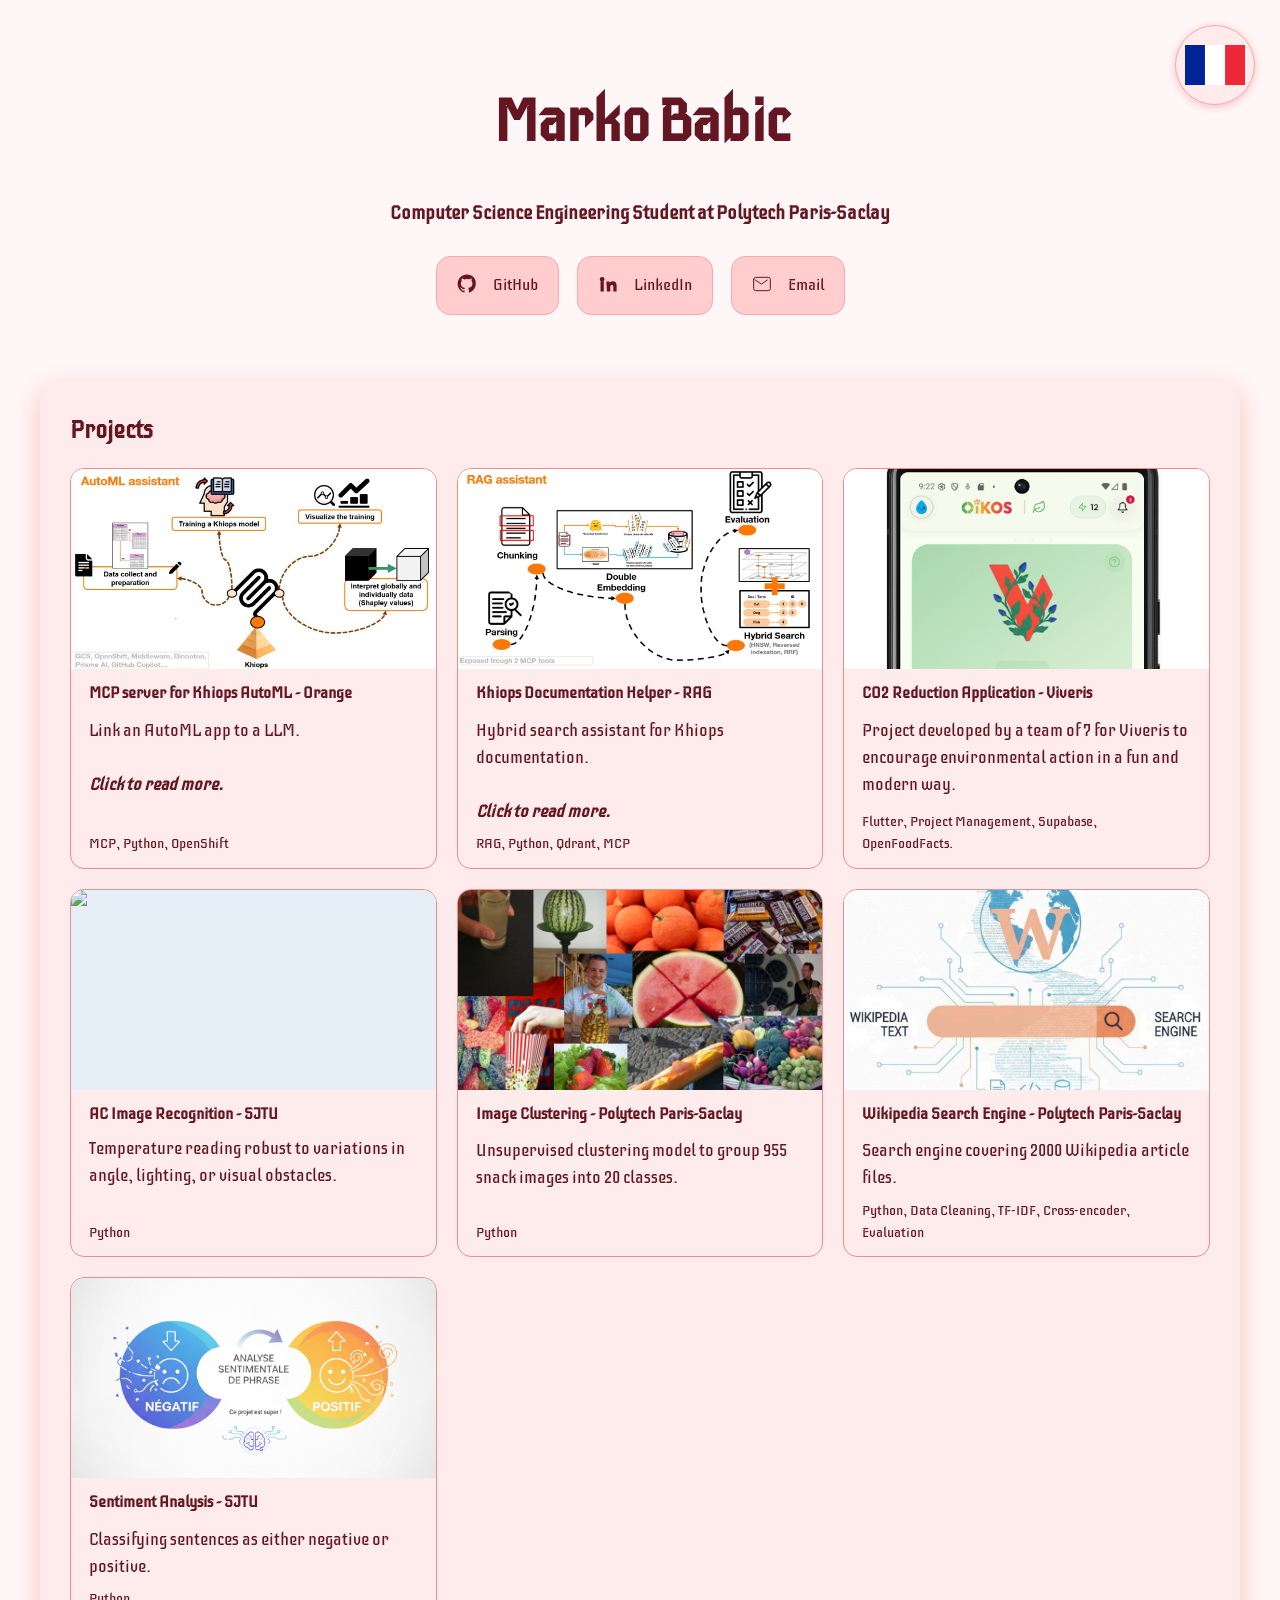
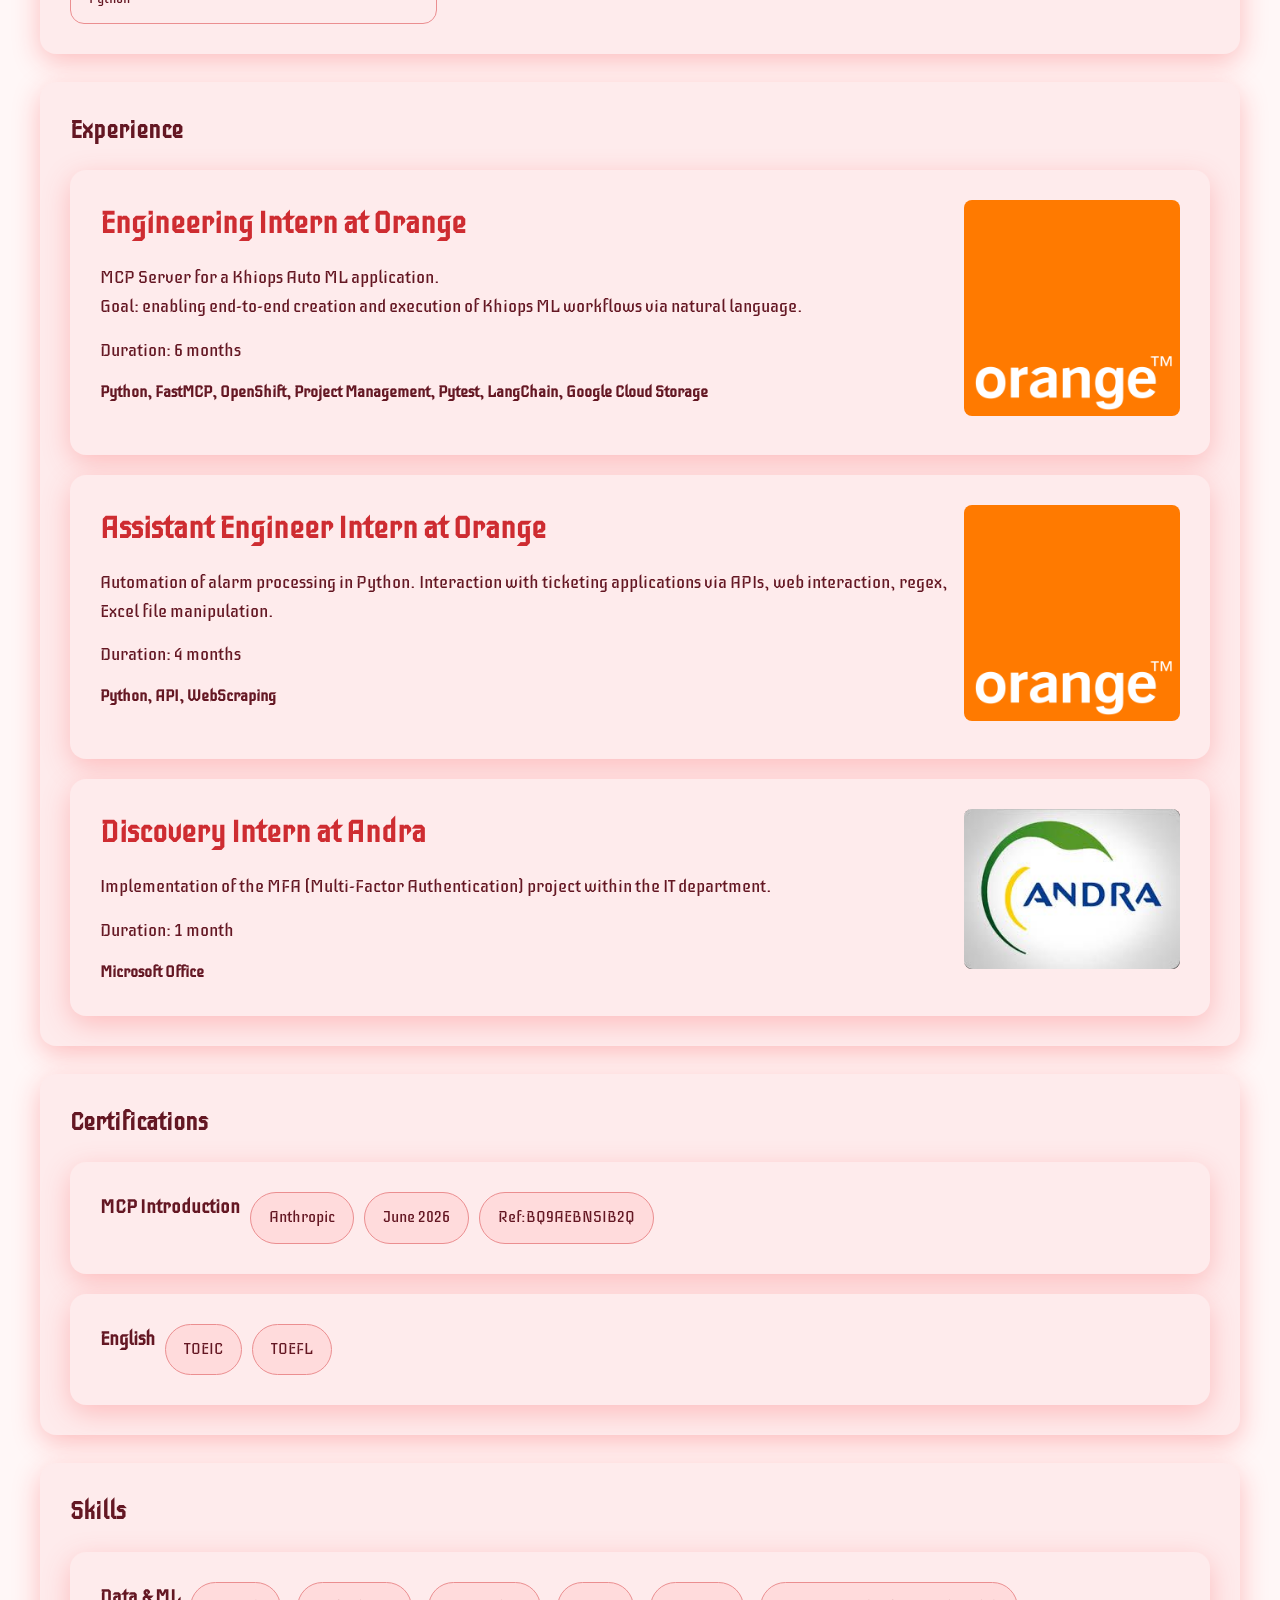
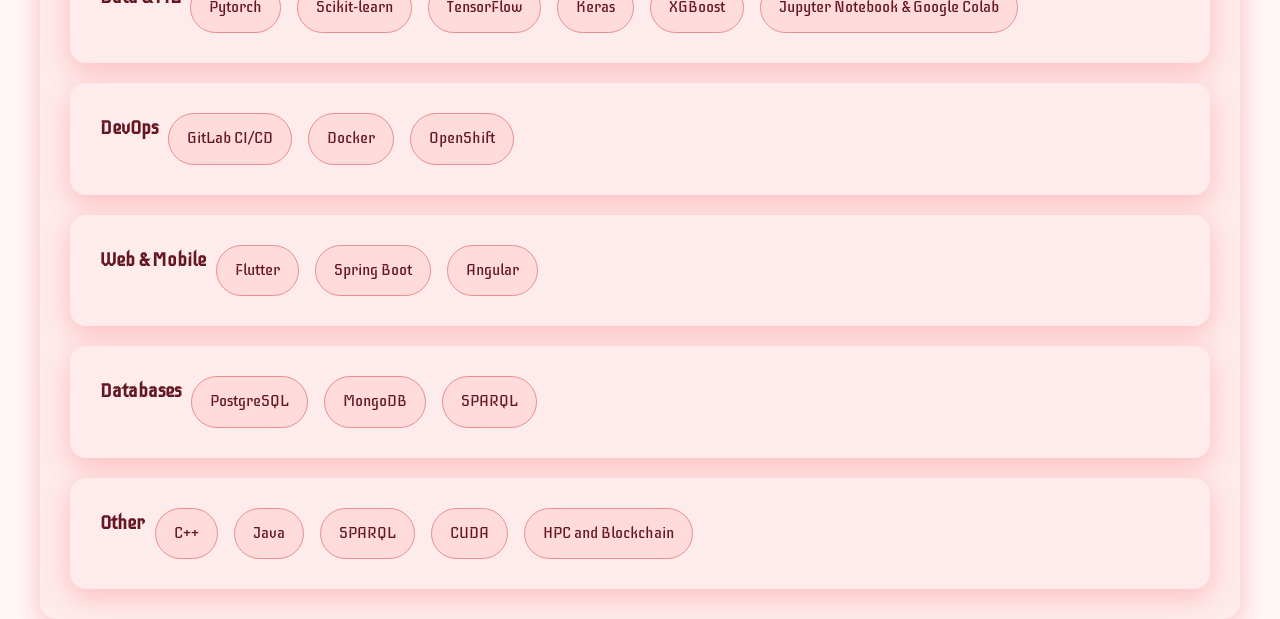
==== commit c7560a03: "add Orange projects" ====
--- a/index.html
+++ b/index.html
@@ -59,6 +59,28 @@
     <section aria-labelledby="projects-title">
       <h2 id="projects-title" class="section-title">Projects</h2>
       <div class="projects">
+        <a href="#mcpProjectPopup" class="project-link project-modal-trigger" aria-haspopup="dialog" aria-controls="mcpProjectPopup" aria-label="View details about the MCP server for Khiops AutoML project">
+          <article class="project" aria-labelledby="proj1-title">
+            <img src="img/MCP_project.jpg" alt="Project MCP image" />
+            <div class="project-body">
+              <h3 id="proj1-title" style="font-size:16px;margin-bottom:2px">MCP server for Khiops AutoML - Orange</h3>
+              <p class="project-desc">Link an AutoML app to a LLM. </br></br><i><b>Click to read more.</b></i></p>
+              <div class="project-tech">MCP, Python, OpenShift</div>
+            </div>
+          </article>
+        </a>
+
+        <a href="#ragProjectPopup" class="project-link project-modal-trigger" aria-haspopup="dialog" aria-controls="ragProjectPopup" aria-label="View details about the Khiops documentation helper project">
+          <article class="project" aria-labelledby="rag-project-title">
+            <img src="img/RAG_project.jpg" alt="Khiops RAG documentation - Orange" />
+            <div class="project-body">
+              <h3 id="rag-project-title" style="font-size:16px;margin-bottom:2px">Khiops Documentation Helper - RAG</h3>
+              <p class="project-desc">Hybrid search assistant for Khiops documentation. <br/><br/><i><b>Click to read more.</b></i></p>
+              <div class="project-tech">RAG, Python, Qdrant, MCP</div>
+            </div>
+          </article>
+        </a>
+
         <a href="https://github.com/MorganPhlp/oikos" class="project-link" target="_blank">
           <article class="project" aria-labelledby="proj1-title">
             <img src="img/projet1.png" alt="Project 1 image" />
@@ -224,6 +246,40 @@
         </div>
       </article>
     </section>
+
+    <div id="mcpProjectPopup" class="popup-overlay project-popup-overlay">
+      <div class="popup-content project-popup-content" role="dialog" aria-modal="true" aria-labelledby="mcpProjectTitle" aria-describedby="mcpProjectDescription">
+        <button type="button" class="close-project-popup" aria-label="Close project details">&times;</button>
+        <img class="project-popup-image" src="img/MCP_project.jpg" alt="Illustration of the MCP server for Khiops AutoML project" />
+        <h2 id="mcpProjectTitle">MCP server for Khiops AutoML - Orange</h2>
+        <ul id="mcpProjectDescription" class="project-details">
+          <li>Deterministic MCP tools from the Khiops Python library.</li>
+          <li>Stateless architecture via a database, ensuring persistence.</li>
+          <li>Authentication with Google Cloud Storage to enable ML model training directly on datasets stored in GCS.</li>
+          <li>Intercepted MCP tool calls with a middleware session.</li>
+          <li>Tested on different MCP clients: Dinootoo, Prisme AI, GitHub Copilot, and Continue on VS Code.</li>
+        </ul>
+      </div>
+    </div>
+
+    <div id="ragProjectPopup" class="popup-overlay project-popup-overlay">
+      <div class="popup-content project-popup-content" role="dialog" aria-modal="true" aria-labelledby="ragProjectTitle" aria-describedby="ragProjectDescription">
+        <button type="button" class="close-project-popup" aria-label="Close project details">&times;</button>
+        <img class="project-popup-image" src="img/RAG_project.jpg" alt="Illustration of the Khiops documentation helper RAG project" />
+        <h2 id="ragProjectTitle">Khiops Documentation Helper - RAG</h2>
+        <ul id="ragProjectDescription" class="project-details">
+          <li>Parses documents in .md, .py, .ipynb, and .rst formats.</li>
+          <li>Chunks documents by section headers.</li>
+          <li>Embeds chunks as dense vectors (sentence-transformers/paraphrase-multilingual-MiniLM-L12-v2) and sparse vectors (BM25).</li>
+          <li>Saves them in Qdrant as unique points containing both vectors.</li>
+          <li>Uses HNSW indexing for dense vectors and an inverted index for sparse vectors.</li>
+          <li>Performs hybrid search by merging rankings with RRF and DBSF.</li>
+          <li>Evaluates results with Recall@k, Precision@k, and MRR.</li>
+          <li>Connects to an LLM through two MCP tools: one returns relevant chunks, and the other retrieves the content of a specific document.</li>
+        </ul>
+        <a class="link-btn project-github-link" href="https://github.com/Bakame1/khiops_doc_RAG" target="_blank" rel="noopener noreferrer">View on GitHub</a>
+      </div>
+    </div>
 
     <!-- Contact Popup -->
     <div id="contactPopup" class="popup-overlay">
--- a/style.css
+++ b/style.css
@@ -194,6 +194,21 @@
   color: inherit; /* Fait en sorte que le texte hérite de la couleur de son parent */
   text-decoration: none; /* Supprime le soulignement du lien */
 }
+button.project-link {
+  display: block;
+  width: 100%;
+  color: inherit;
+  font: inherit;
+  text-align: left;
+  background: none;
+  border: 0;
+  cursor: pointer;
+}
+button.project-link:focus-visible {
+  outline: 3px solid var(--text-base-2);
+  outline-offset: 4px;
+  border-radius: 14px;
+}
 /* Pop-up de contact */
 .popup-overlay {
   display: none;
@@ -216,6 +231,56 @@
   max-width: 500px;
   box-shadow: 0 8px 28px var(--shadow-color);
   position: relative;
+}
+
+.project-popup-overlay {
+  z-index: 1002;
+  padding: 20px;
+}
+
+.project-popup-content {
+  max-height: 90vh;
+  overflow-y: auto;
+}
+
+.project-popup-image {
+  display: block;
+  width: 100%;
+  max-height: 240px;
+  margin-bottom: 16px;
+  border-radius: 8px;
+  object-fit: contain;
+}
+
+.close-project-popup {
+  position: absolute;
+  top: 12px;
+  right: 16px;
+  padding: 0;
+  color: var(--text-base);
+  font: inherit;
+  font-size: 28px;
+  line-height: 1;
+  background: none;
+  border: 0;
+  cursor: pointer;
+}
+
+.project-popup-content h2 {
+  padding-right: 28px;
+}
+
+.project-details {
+  margin: 16px 0 0;
+  padding-left: 22px;
+}
+
+.project-details li + li {
+  margin-top: 10px;
+}
+
+.project-github-link {
+  margin-top: 20px;
 }
 
 .popup-content h2 {
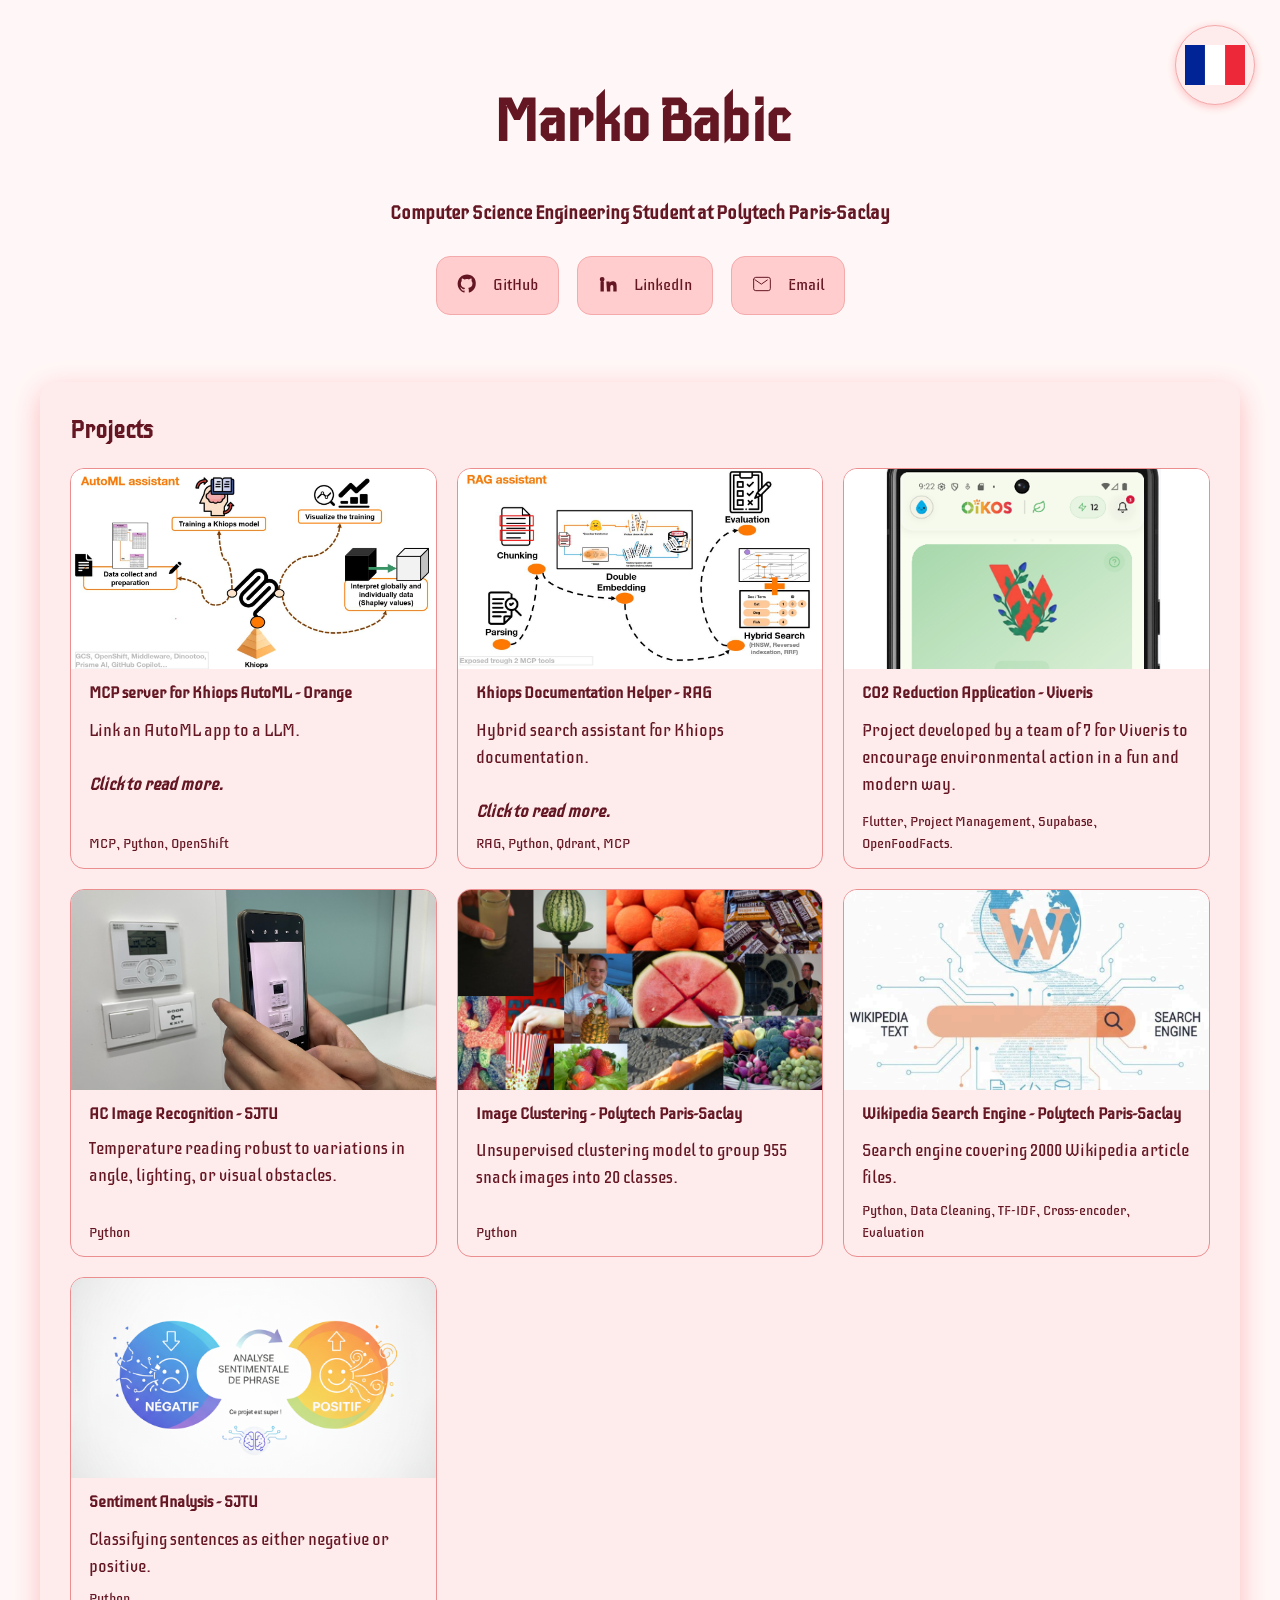
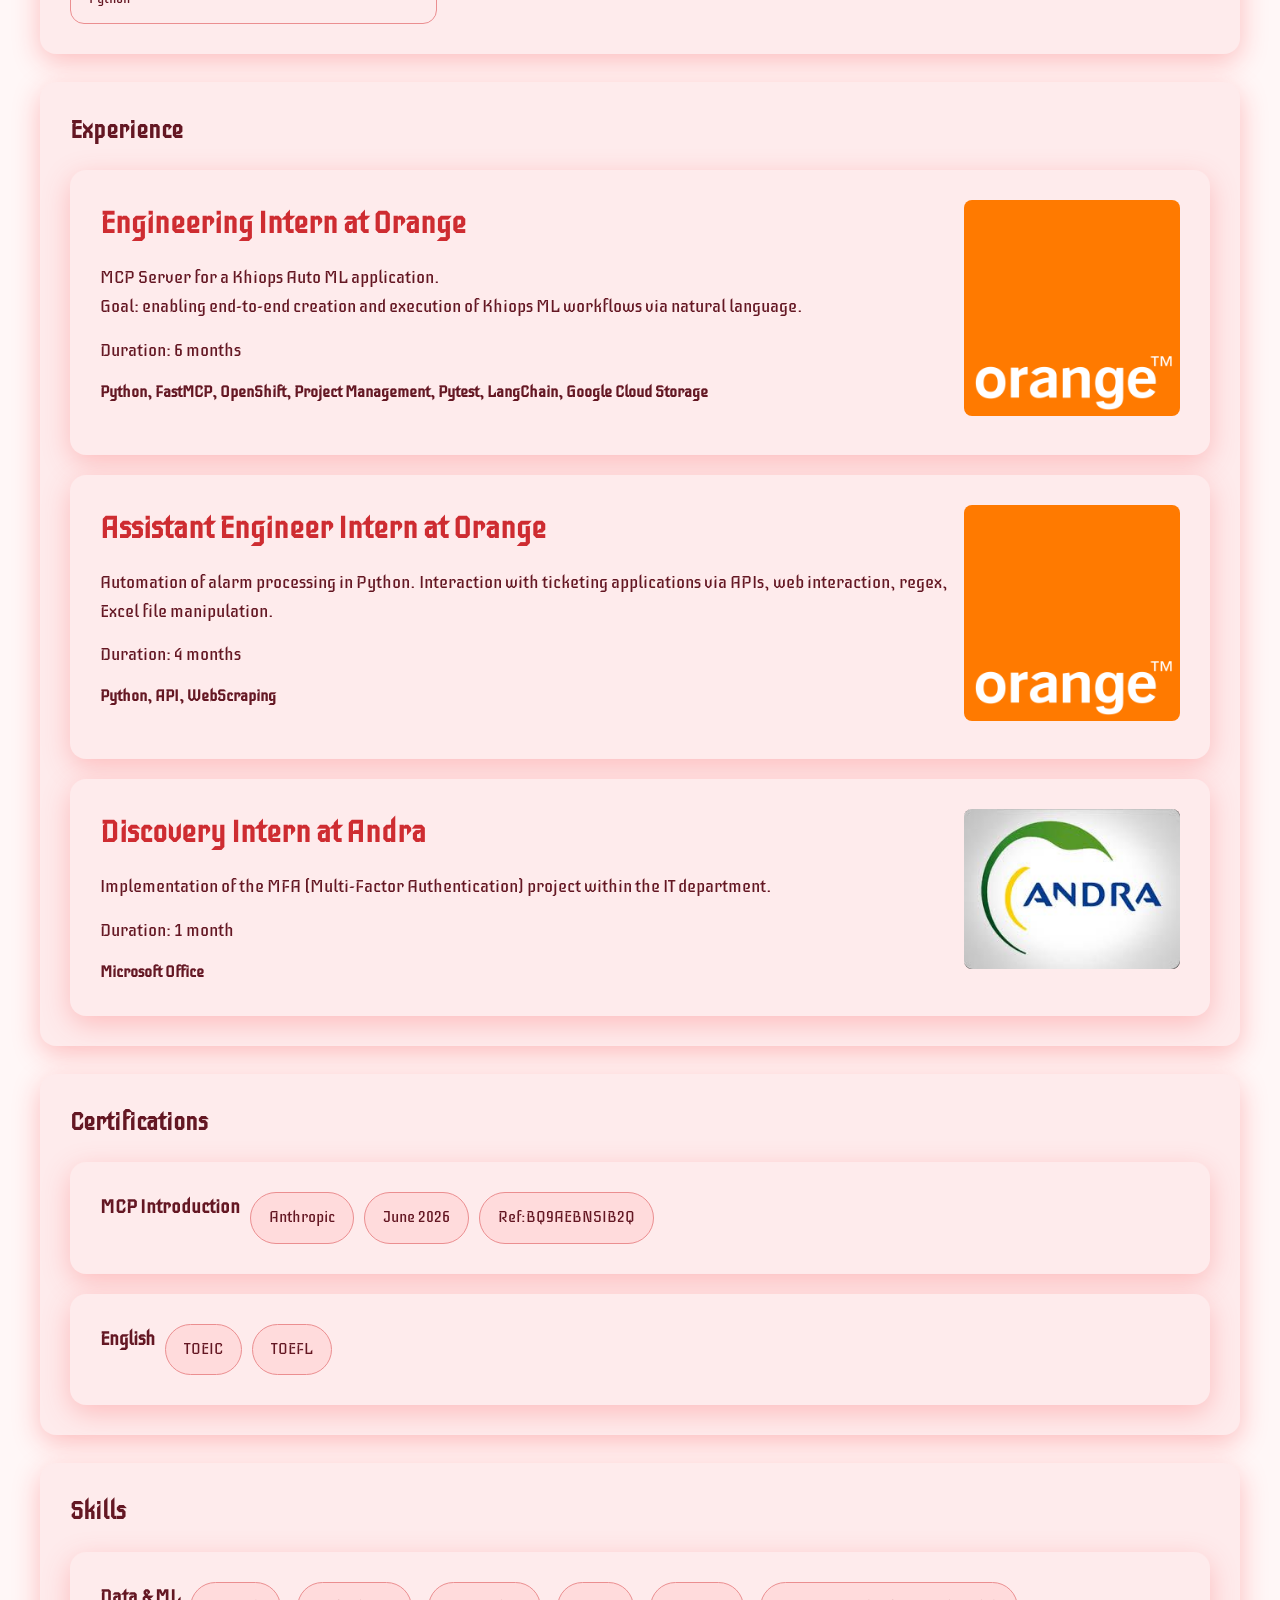
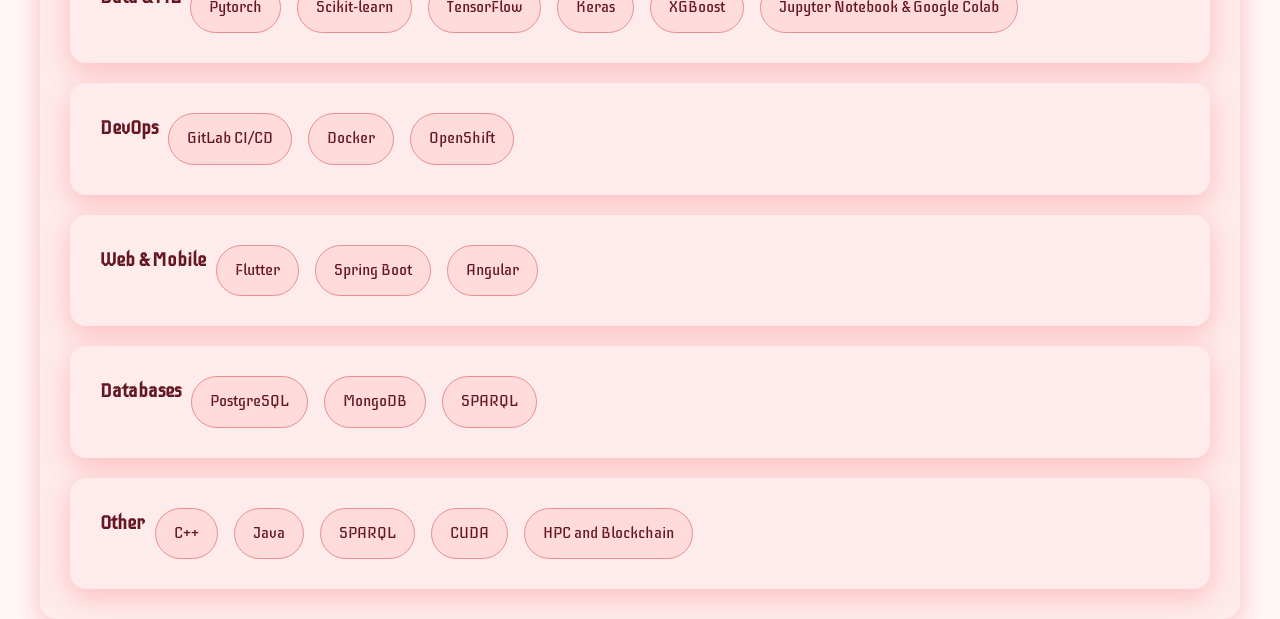
==== commit 278f7e71: "update fr, cn pages + refactoring names of elements" ====
--- a/index.html
+++ b/index.html
@@ -61,7 +61,7 @@
       <div class="projects">
         <a href="#mcpProjectPopup" class="project-link project-modal-trigger" aria-haspopup="dialog" aria-controls="mcpProjectPopup" aria-label="View details about the MCP server for Khiops AutoML project">
           <article class="project" aria-labelledby="proj1-title">
-            <img src="img/MCP_project.jpg" alt="Project MCP image" />
+            <img src="img/project-01-mcp.jpg" alt="Project MCP image" />
             <div class="project-body">
               <h3 id="proj1-title" style="font-size:16px;margin-bottom:2px">MCP server for Khiops AutoML - Orange</h3>
               <p class="project-desc">Link an AutoML app to a LLM. </br></br><i><b>Click to read more.</b></i></p>
@@ -72,7 +72,7 @@
 
         <a href="#ragProjectPopup" class="project-link project-modal-trigger" aria-haspopup="dialog" aria-controls="ragProjectPopup" aria-label="View details about the Khiops documentation helper project">
           <article class="project" aria-labelledby="rag-project-title">
-            <img src="img/RAG_project.jpg" alt="Khiops RAG documentation - Orange" />
+            <img src="img/project-02-rag.jpg" alt="Khiops RAG documentation - Orange" />
             <div class="project-body">
               <h3 id="rag-project-title" style="font-size:16px;margin-bottom:2px">Khiops Documentation Helper - RAG</h3>
               <p class="project-desc">Hybrid search assistant for Khiops documentation. <br/><br/><i><b>Click to read more.</b></i></p>
@@ -83,7 +83,7 @@
 
         <a href="https://github.com/MorganPhlp/oikos" class="project-link" target="_blank">
           <article class="project" aria-labelledby="proj1-title">
-            <img src="img/projet1.png" alt="Project 1 image" />
+            <img src="img/project-03-co2-reduction.png" alt="Project 1 image" />
             <div class="project-body">
               <h3 id="proj1-title" style="font-size:16px;margin-bottom:2px">CO2 Reduction Application - Viveris</h3>
               <p class="project-desc">Project developed by a team of 7 for Viveris to encourage environmental action in a fun and modern way.</p>
@@ -94,7 +94,7 @@
 
         <a href="https://github.com/Bakame1/SJTU_digitAC_Recognition" class="project-link" target="_blank">
           <article class="project" aria-labelledby="proj2-title">
-            <img src="img/projet2.jpg" alt="AC_recognition" />
+            <img src="img/project-04-ac-recognition.jpg" alt="AC_recognition" />
             <div class="project-body">
               <h3 id="proj2-title" style="font-size:16px;margin-bottom:0px">AC Image Recognition - SJTU</h3>
               <p class="project-desc">Temperature reading robust to variations in angle, lighting, or visual obstacles.</p>
@@ -105,7 +105,7 @@
 
         <a href="https://github.com/Bakame1/Image_Clustering" class="project-link" target="_blank">
           <article class="project" aria-labelledby="proj3-title">
-            <img src="img/projet3.png" alt="Project 3 image" />
+            <img src="img/project-05-image-clustering.png" alt="Project 3 image" />
             <div class="project-body">
               <h3 id="proj3-title" style="font-size:16px;margin-bottom:2px">Image Clustering - Polytech Paris-Saclay</h3>
               <p class="project-desc">Unsupervised clustering model to group 955 snack images into 20 classes.</p>
@@ -116,7 +116,7 @@
 
         <a href="https://github.com/Bakame1/ET5_NLP_Project_IR" class="project-link" target="_blank">
           <article class="project" aria-labelledby="proj4-title">
-            <img src="img/projet4.png" alt="Project 4 image" />
+            <img src="img/project-06-wikipedia-search.png" alt="Project 4 image" />
             <div class="project-body">
               <h3 id="proj4-title" style="font-size:16px;margin-bottom:2px">Wikipedia Search Engine - Polytech Paris-Saclay</h3>
               <p class="project-desc">Search engine covering 2000 Wikipedia article files.</p>
@@ -127,7 +127,7 @@
 
         <a href="https://github.com/Bakame1/SJTU_Sentimental_Analysis" class="project-link" target="_blank">
           <article class="project" aria-labelledby="proj5-title">
-            <img src="img/projet5.png" alt="Project 5 image" />
+            <img src="img/project-07-sentiment-analysis.png" alt="Project 5 image" />
             <div class="project-body">
               <h3 id="proj5-title" style="font-size:16px;margin-bottom:2px">Sentiment Analysis - SJTU</h3>
               <p class="project-desc">Classifying sentences as either negative or positive.</p>
@@ -250,7 +250,7 @@
     <div id="mcpProjectPopup" class="popup-overlay project-popup-overlay">
       <div class="popup-content project-popup-content" role="dialog" aria-modal="true" aria-labelledby="mcpProjectTitle" aria-describedby="mcpProjectDescription">
         <button type="button" class="close-project-popup" aria-label="Close project details">&times;</button>
-        <img class="project-popup-image" src="img/MCP_project.jpg" alt="Illustration of the MCP server for Khiops AutoML project" />
+        <img class="project-popup-image" src="img/project-01-mcp.jpg" alt="Illustration of the MCP server for Khiops AutoML project" />
         <h2 id="mcpProjectTitle">MCP server for Khiops AutoML - Orange</h2>
         <ul id="mcpProjectDescription" class="project-details">
           <li>Deterministic MCP tools from the Khiops Python library.</li>
@@ -265,7 +265,7 @@
     <div id="ragProjectPopup" class="popup-overlay project-popup-overlay">
       <div class="popup-content project-popup-content" role="dialog" aria-modal="true" aria-labelledby="ragProjectTitle" aria-describedby="ragProjectDescription">
         <button type="button" class="close-project-popup" aria-label="Close project details">&times;</button>
-        <img class="project-popup-image" src="img/RAG_project.jpg" alt="Illustration of the Khiops documentation helper RAG project" />
+        <img class="project-popup-image" src="img/project-02-rag.jpg" alt="Illustration of the Khiops documentation helper RAG project" />
         <h2 id="ragProjectTitle">Khiops Documentation Helper - RAG</h2>
         <ul id="ragProjectDescription" class="project-details">
           <li>Parses documents in .md, .py, .ipynb, and .rst formats.</li>
@@ -277,7 +277,14 @@
           <li>Evaluates results with Recall@k, Precision@k, and MRR.</li>
           <li>Connects to an LLM through two MCP tools: one returns relevant chunks, and the other retrieves the content of a specific document.</li>
         </ul>
-        <a class="link-btn project-github-link" href="https://github.com/Bakame1/khiops_doc_RAG" target="_blank" rel="noopener noreferrer">View on GitHub</a>
+        <a class="link-btn project-github-link" href="https://github.com/Bakame1/khiops_doc_RAG" target="_blank" rel="noopener noreferrer">
+          <span class="icon" aria-hidden="true">
+          <svg viewBox="0 0 24 24" width="20" height="20" fill="none" xmlns="http://www.w3.org/2000/svg">
+              <path d="M12 .5C5.73.5.75 5.48.75 11.76c0 4.9 3.17 9.06 7.57 10.53.55.1.75-.24.75-.53v-1.9c-3.08.67-3.73-1.48-3.73-1.48-.5-1.27-1.22-1.61-1.22-1.61-.99-.68.07-.67.07-.67 1.1.08 1.68 1.14 1.68 1.14.97 1.66 2.55 1.18 3.17.9.1-.7.38-1.18.69-1.45-2.46-.28-5.05-1.23-5.05-5.45 0-1.2.43-2.18 1.12-2.95-.11-.28-.49-1.41.11-2.94 0 0 .91-.29 2.98 1.12a10.3 10.3 0 0 1 2.71-.37c.92 0 1.85.12 2.71.37 2.07-1.41 2.98-1.12 2.98-1.12.6 1.53.22 2.66.11 2.94.7.77 1.12 1.76 1.12 2.95 0 4.23-2.6 5.16-5.08 5.43.39.34.73 1.02.73 2.06v3.06c0 .3.2.64.76.53 4.4-1.47 7.57-5.63 7.57-10.53C23.25 5.48 18.27.5 12 .5z" fill="currentColor"/>
+          </svg>
+          </span>
+          <span>GitHub repository</span>
+        </a>
       </div>
     </div>
 
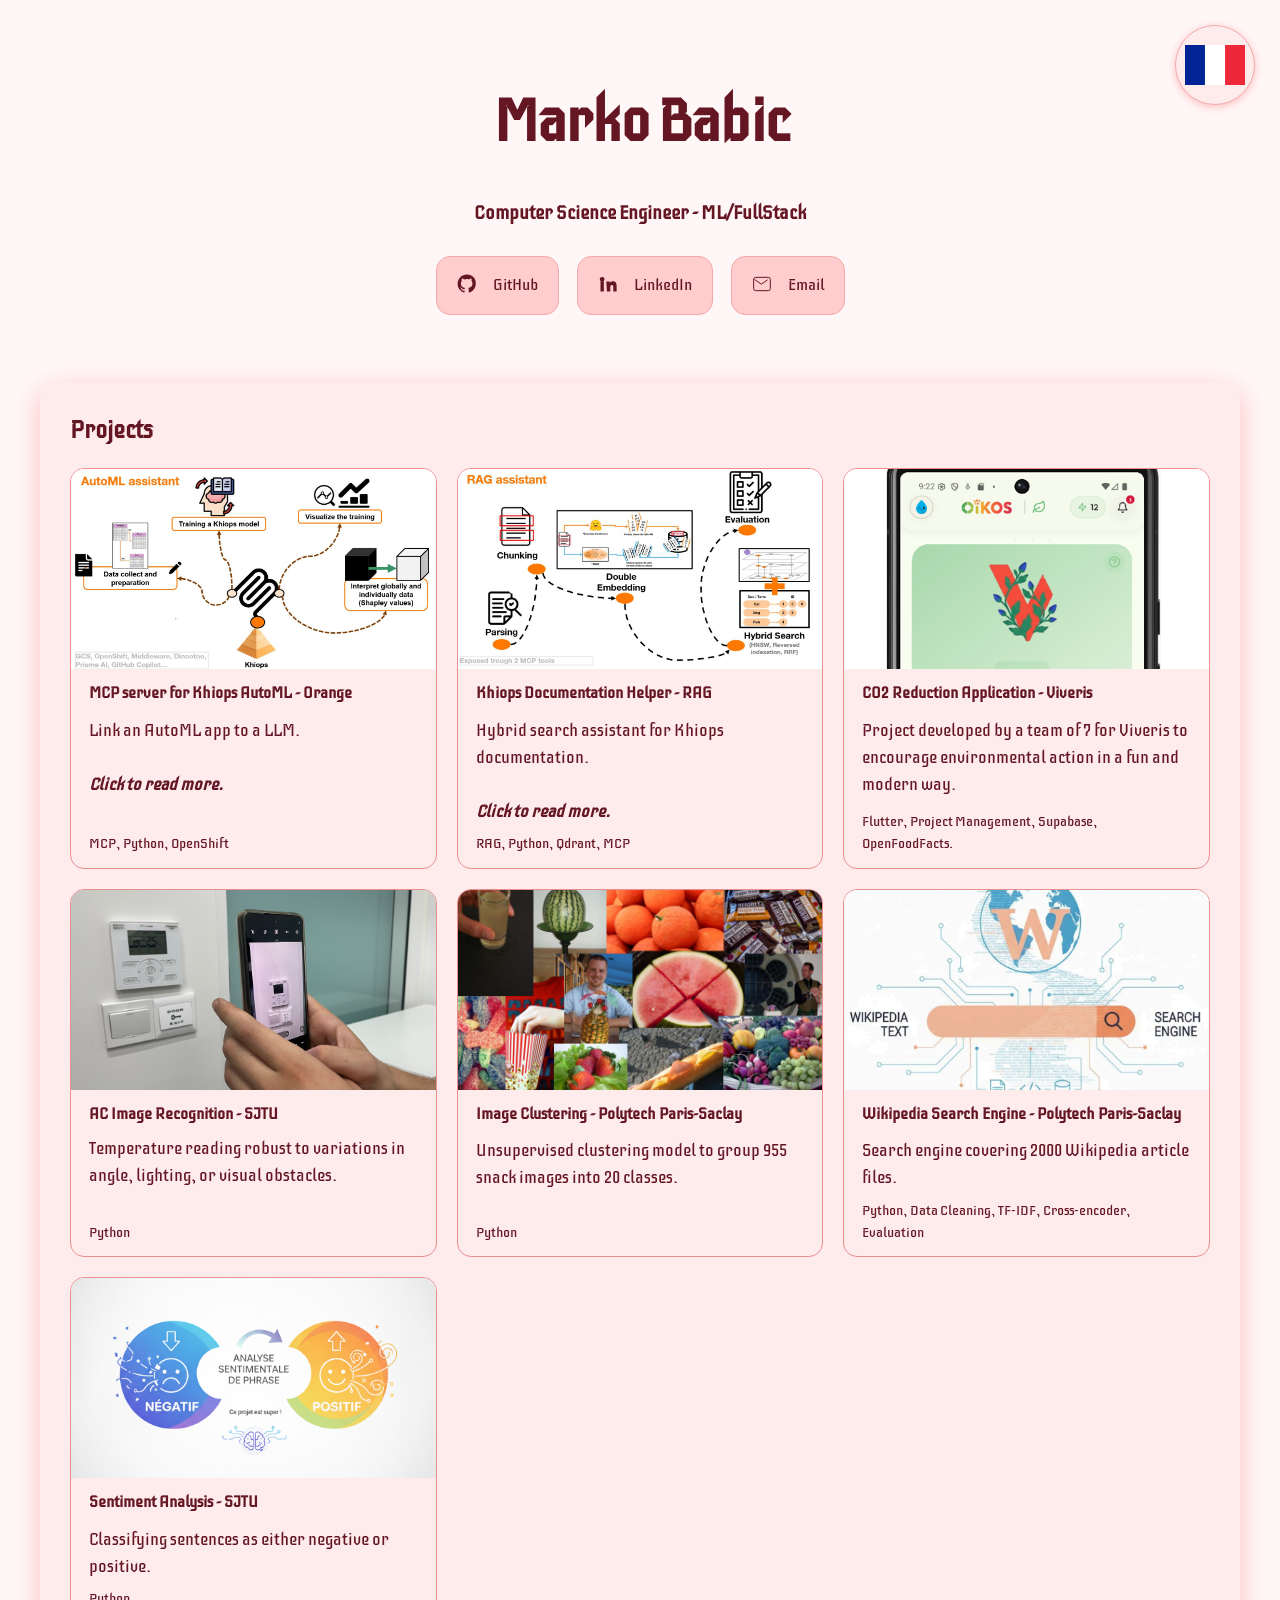
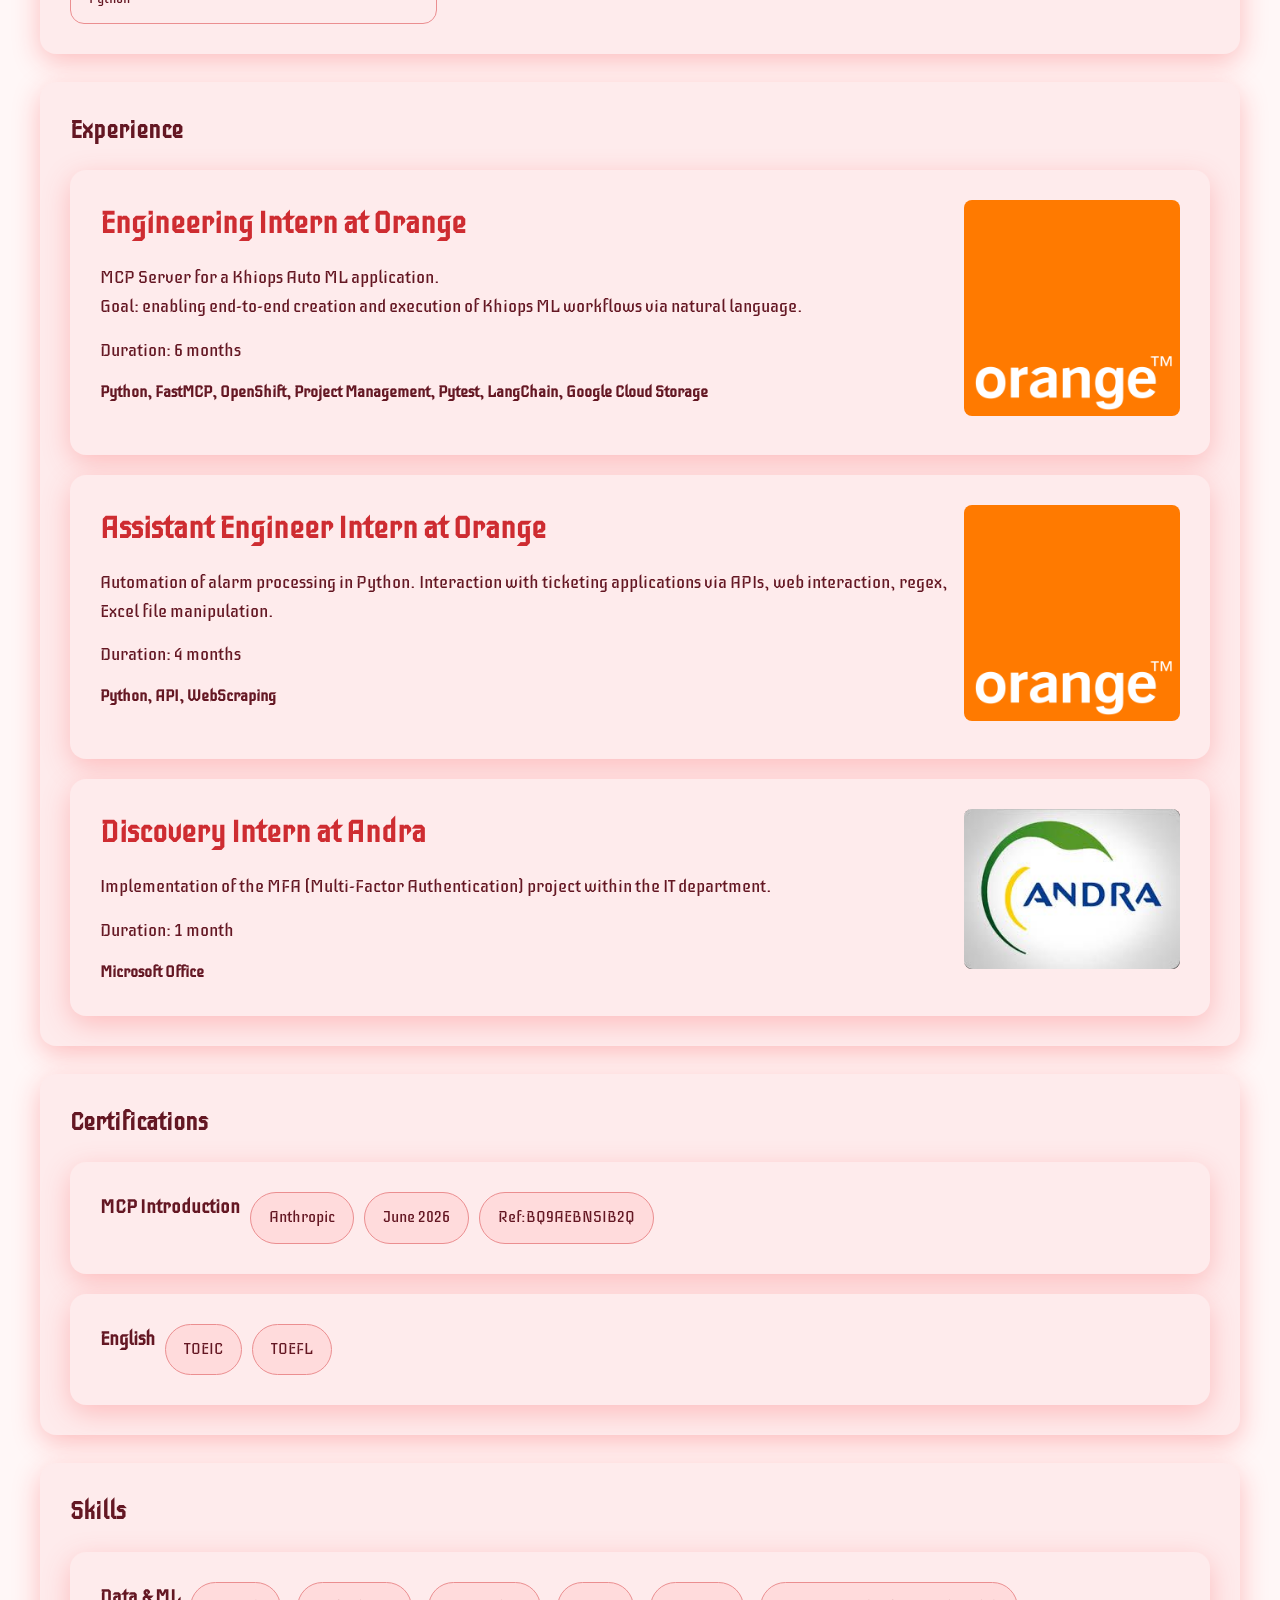
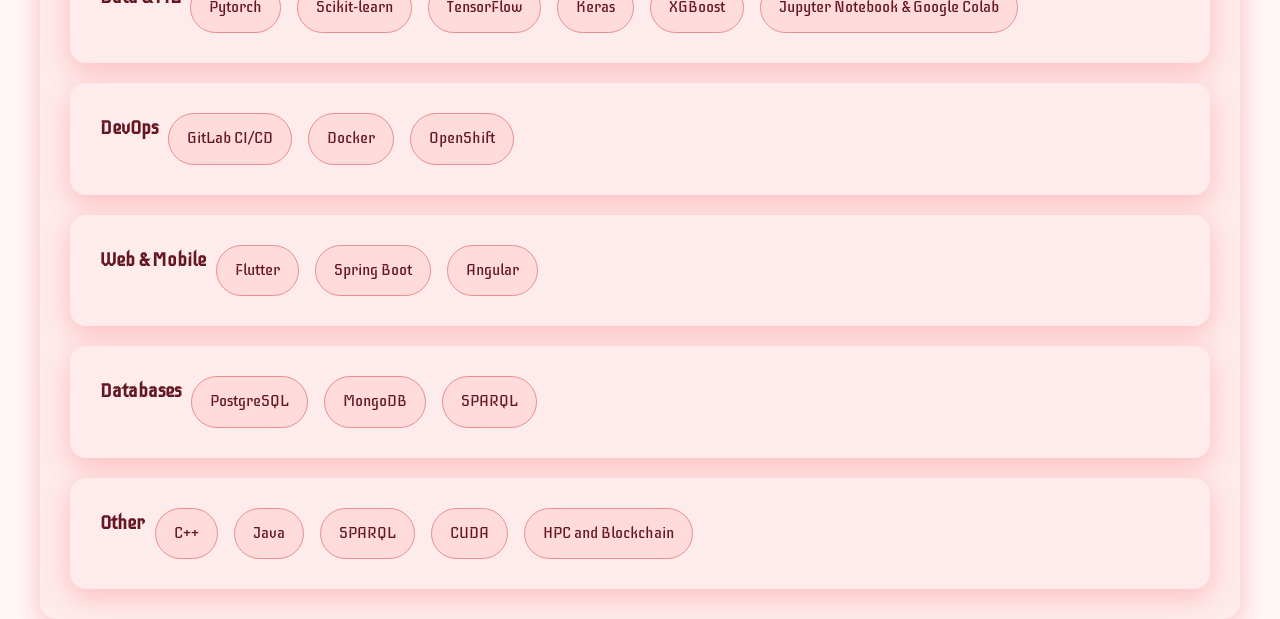
==== commit c80d007d: "update title role" ====
--- a/index.html
+++ b/index.html
@@ -20,7 +20,7 @@
       </div>
 
       <h1>Marko Babic</h1>
-      <h3>Computer Science Engineering Student at Polytech Paris-Saclay</h3>
+      <h3>Computer Science Engineer - ML/FullStack</h3>
 
       <nav class="links" aria-label="Social links">
         <!-- GitHub -->
